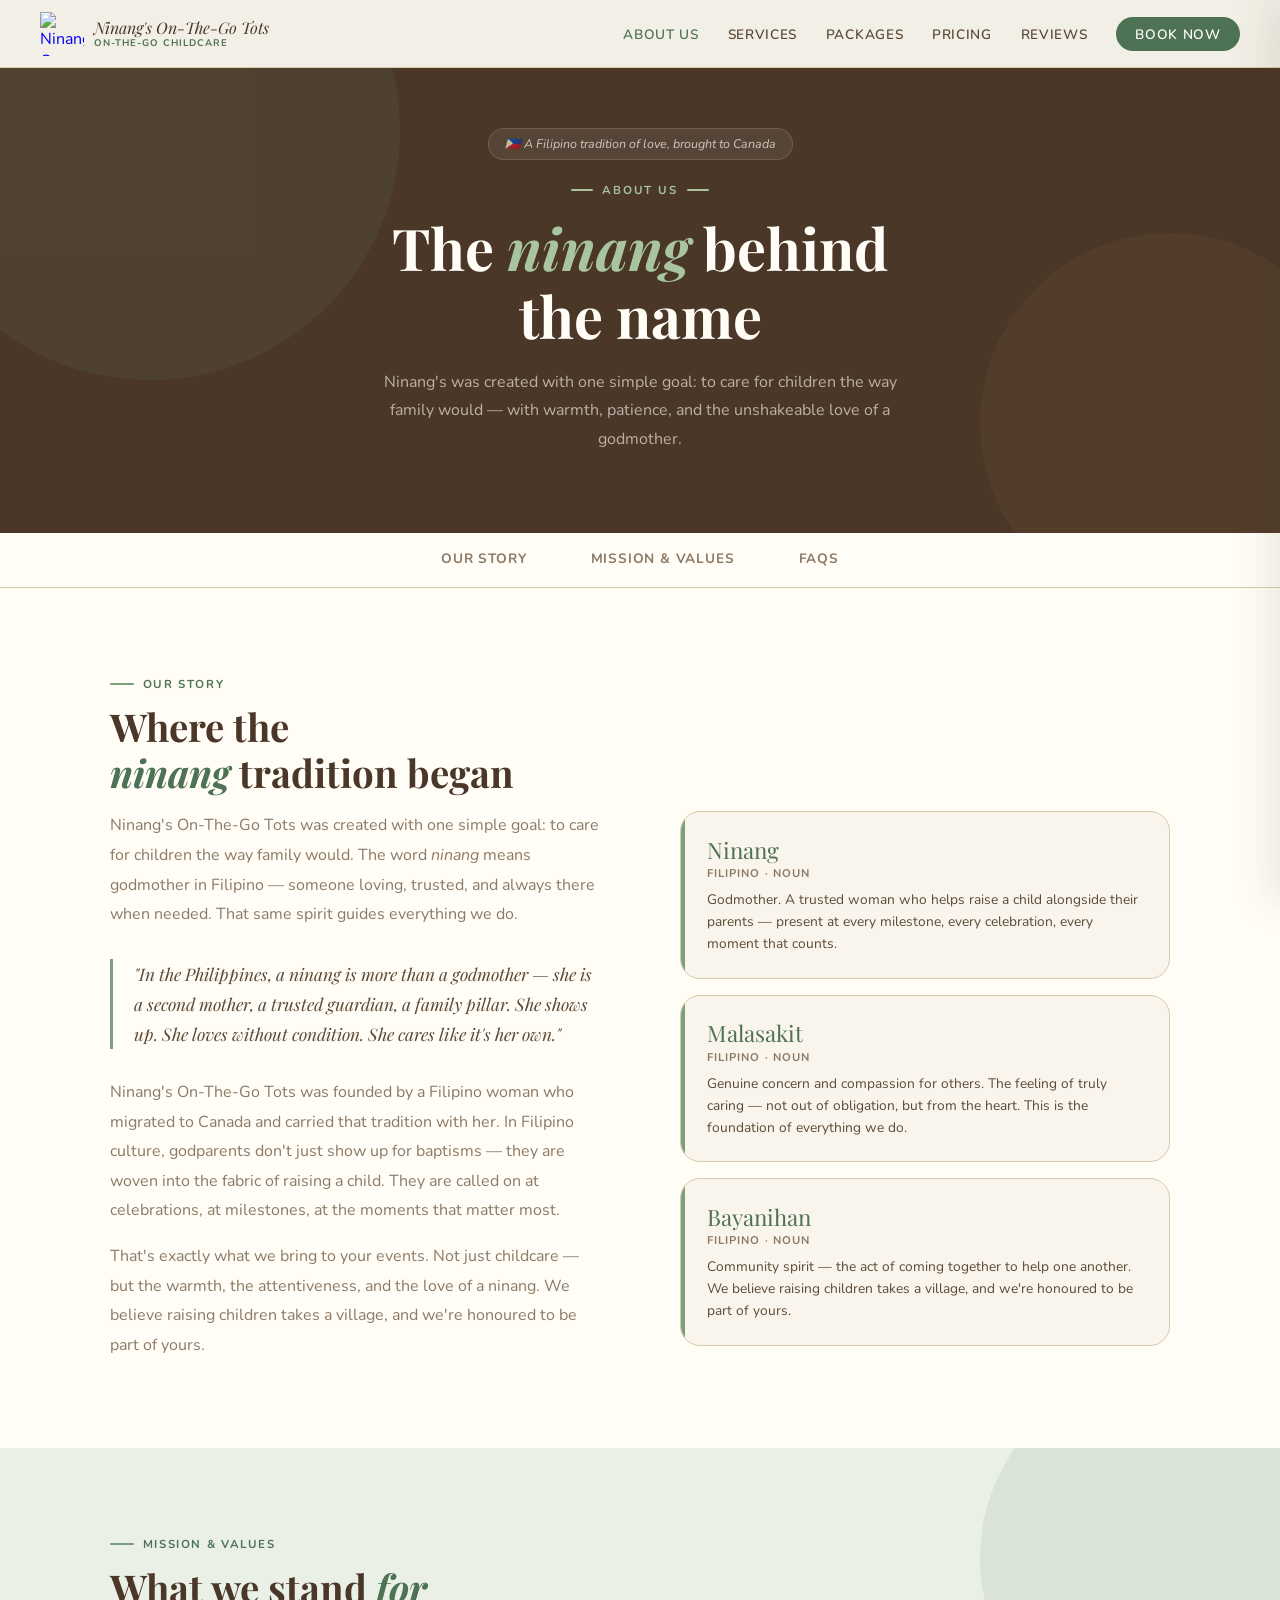
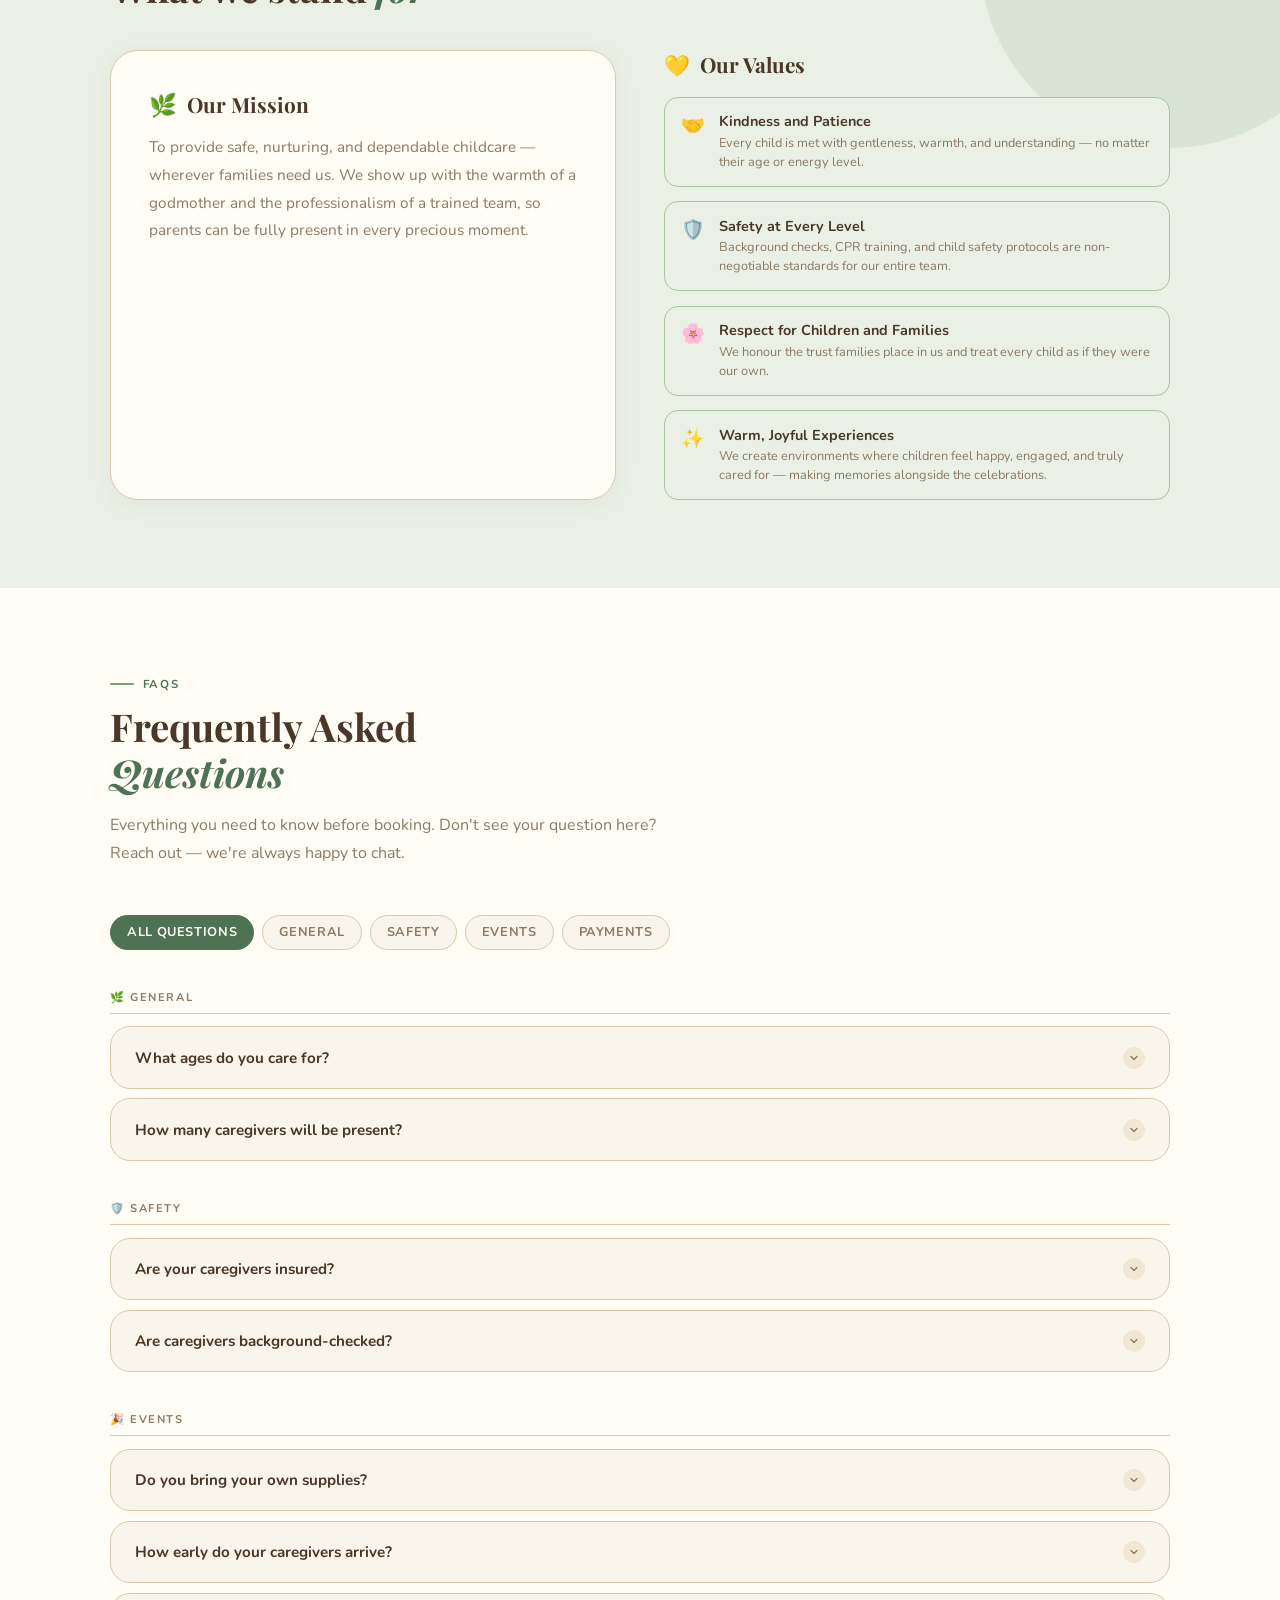
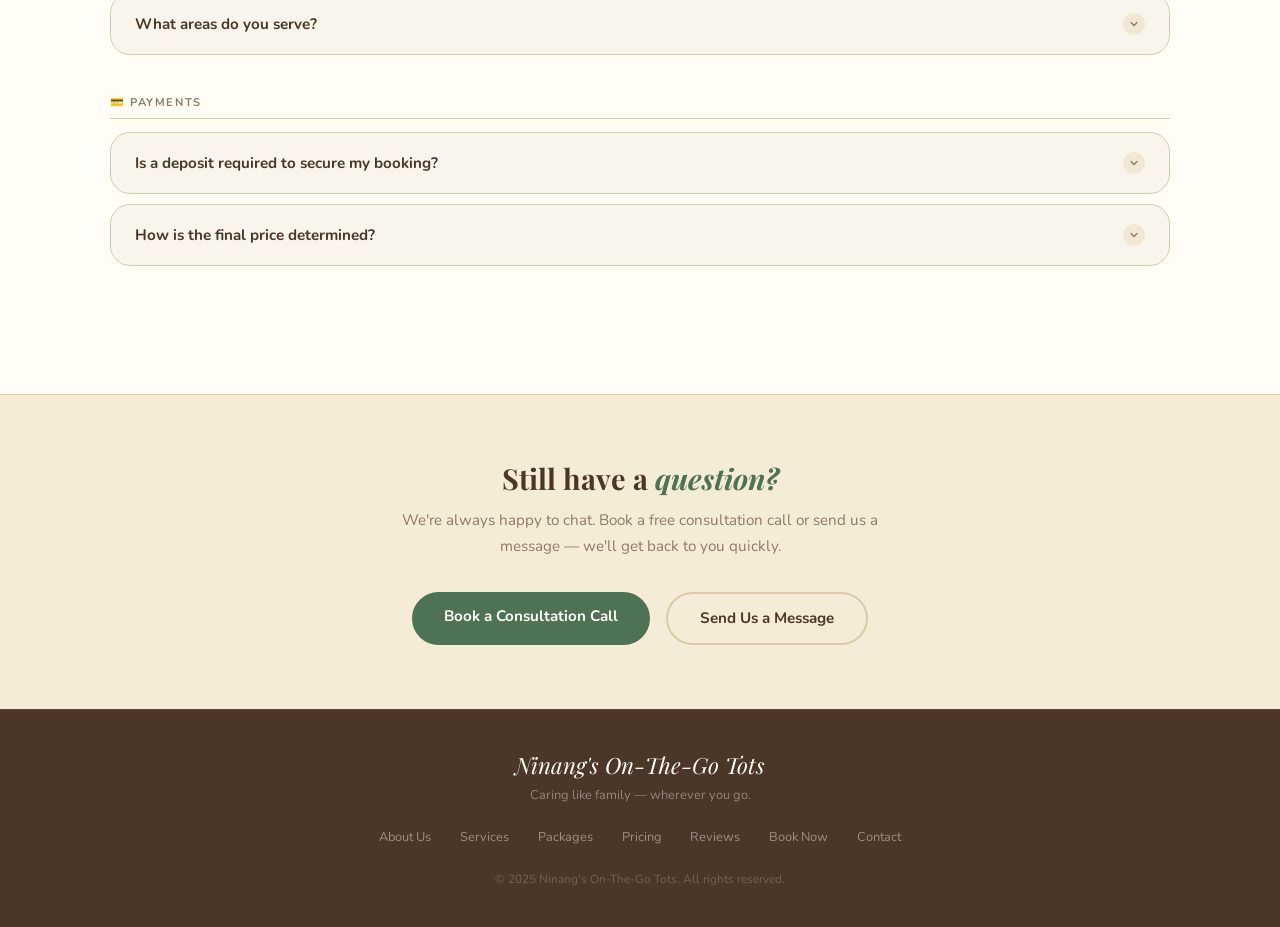
==== about.html @ 446d4532 "Add files via upload" ====
<!DOCTYPE html>
<html lang="en">
<head>
  <meta charset="UTF-8" />
  <meta name="viewport" content="width=device-width, initial-scale=1.0" />
  <title>About Us — Ninang's On-The-Go Tots</title>
  <link
    href="https://fonts.googleapis.com/css2?family=Playfair+Display:ital,wght@0,400;0,600;1,400&family=Nunito:wght@300;400;500;600;700&display=swap"
    rel="stylesheet"
  />
  <style>
    *, *::before, *::after { box-sizing: border-box; margin: 0; padding: 0; }

    :root {
      --sage:        #7A9E7E;
      --sage-light:  #A8C5A0;
      --sage-dark:   #4E7254;
      --sage-pale:   #EAF0E6;
      --beige:       #D9CBAA;
      --beige-light: #F0E8D5;
      --beige-pale:  #FAF5EC;
      --ivory:       #FFFDF6;
      --brown:       #7C5C3E;
      --brown-light: #A07850;
      --brown-dark:  #4A3728;
      --cream:       #F5ECD7;
      --text-dark:   #2E2419;
      --text-mid:    #5C4A36;
      --text-muted:  #8C7A66;
      --radius-sm:   8px;
      --radius-md:   14px;
      --radius-lg:   20px;
      --radius-xl:   28px;
      --radius-pill: 50px;
    }

    html { scroll-behavior: smooth; }

    body {
      font-family: 'Nunito', sans-serif;
      background: var(--ivory);
      color: var(--text-dark);
      overflow-x: hidden;
    }

    /* ========== NAV ========== */
    nav {
      position: fixed;
      top: 0; left: 0; right: 0;
      z-index: 200;
      height: 68px;
      background: rgba(255,253,246,0.93);
      backdrop-filter: blur(14px);
      -webkit-backdrop-filter: blur(14px);
      border-bottom: 1px solid var(--beige);
      display: flex;
      align-items: center;
      justify-content: space-between;
      padding: 0 2.5rem;
      transition: box-shadow 0.3s;
    }

    nav.scrolled { box-shadow: 0 4px 24px rgba(74,55,40,0.08); }

    /* ---- Logo wrap ---- */
    .nav-logo-wrap {
      display: flex;
      align-items: center;
      gap: 0.6rem;
      text-decoration: none;
    }

    .nav-logo-img {
      height: 44px;
      width: 44px;
      border-radius: 0;
      object-fit: contain;
      border: none;
      background: transparent;
      display: block;
      flex-shrink: 0;
    }

    .nav-logo-text {
      font-family: 'Playfair Display', serif;
      font-size: 1rem;
      color: var(--brown-dark);
      font-style: italic;
      line-height: 1.2;
    }

    .nav-logo-text span {
      display: block;
      font-size: 0.6rem;
      font-style: normal;
      font-family: 'Nunito', sans-serif;
      font-weight: 700;
      letter-spacing: 0.1em;
      text-transform: uppercase;
      color: var(--sage-dark);
    }

    .nav-logo {
      font-family: 'Playfair Display', serif;
      font-size: 1.35rem;
      color: var(--brown-dark);
      font-style: italic;
      text-decoration: none;
    }

    .nav-logo span { color: var(--sage-dark); font-style: normal; }

    .nav-links {
      display: flex;
      gap: 1.8rem;
      list-style: none;
      align-items: center;
    }

    .nav-links a {
      font-size: 0.85rem;
      font-weight: 600;
      color: var(--text-mid);
      text-decoration: none;
      letter-spacing: 0.05em;
      text-transform: uppercase;
      transition: color 0.2s;
    }

    .nav-links a:hover,
    .nav-links a.active { color: var(--sage-dark); }

    .nav-cta {
      background: var(--sage-dark) !important;
      color: var(--ivory) !important;
      padding: 0.48rem 1.2rem;
      border-radius: var(--radius-pill);
      transition: background 0.2s !important;
    }

    .nav-cta:hover { background: var(--brown) !important; }

    .nav-hamburger {
      display: none;
      flex-direction: column;
      gap: 5px;
      background: none;
      border: none;
      cursor: pointer;
      padding: 6px;
    }

    .nav-hamburger span {
      display: block;
      width: 24px; height: 2px;
      background: var(--brown-dark);
      border-radius: 2px;
    }

    .nav-drawer {
      position: fixed;
      top: 0; right: 0;
      width: 280px; height: 100%;
      background: var(--ivory);
      z-index: 300;
      padding: 2rem 1.5rem;
      transform: translateX(100%);
      transition: transform 0.35s ease;
      box-shadow: -8px 0 40px rgba(74,55,40,0.12);
    }

    .nav-drawer.open { transform: translateX(0); }

    .nav-drawer ul {
      list-style: none;
      margin-top: 3rem;
      display: flex;
      flex-direction: column;
      gap: 0.5rem;
    }

    .drawer-link {
      display: block;
      font-size: 1rem;
      font-weight: 600;
      color: var(--text-mid);
      text-decoration: none;
      padding: 0.75rem 1rem;
      border-radius: var(--radius-sm);
      transition: background 0.2s, color 0.2s;
    }

    .drawer-link:hover { background: var(--sage-pale); color: var(--sage-dark); }

    .drawer-cta {
      background: var(--sage-dark);
      color: var(--ivory) !important;
      text-align: center;
      margin-top: 1rem;
      border-radius: var(--radius-pill);
    }

    .drawer-close {
      position: absolute; top: 1.2rem; right: 1.2rem;
      background: none; border: none;
      font-size: 1.6rem; color: var(--text-muted); cursor: pointer;
    }

    .nav-overlay {
      position: fixed; inset: 0;
      background: rgba(46,36,25,0.4);
      z-index: 250; opacity: 0; pointer-events: none;
      transition: opacity 0.35s ease;
    }

    .nav-overlay.show { opacity: 1; pointer-events: all; }

    /* ========== PAGE HERO ========== */
    .page-hero {
      min-height: 52vh;
      background: var(--brown-dark);
      display: flex;
      flex-direction: column;
      align-items: center;
      justify-content: center;
      text-align: center;
      padding: 8rem 2rem 5rem;
      position: relative;
      overflow: hidden;
    }

    .page-hero::before {
      content: '';
      position: absolute;
      top: -120px; left: -100px;
      width: 500px; height: 500px;
      border-radius: 50%;
      background: rgba(122,158,126,0.1);
      pointer-events: none;
    }

    .page-hero::after {
      content: '';
      position: absolute;
      bottom: -80px; right: -80px;
      width: 380px; height: 380px;
      border-radius: 50%;
      background: rgba(160,120,80,0.09);
      pointer-events: none;
    }

    .page-hero > * { position: relative; z-index: 2; }

    .hero-flag {
      display: inline-flex;
      align-items: center;
      gap: 0.55rem;
      background: rgba(255,253,246,0.07);
      border: 1px solid rgba(255,253,246,0.14);
      border-radius: var(--radius-pill);
      padding: 0.4rem 1rem;
      font-size: 0.78rem;
      color: rgba(255,253,246,0.7);
      font-style: italic;
      margin-bottom: 1.4rem;
    }

    .page-eyebrow {
      font-size: 0.72rem;
      font-weight: 700;
      letter-spacing: 0.16em;
      text-transform: uppercase;
      color: var(--sage-light);
      display: flex;
      align-items: center;
      justify-content: center;
      gap: 0.55rem;
      margin-bottom: 1rem;
    }

    .page-eyebrow::before {
      content: '';
      display: block;
      width: 22px; height: 2px;
      background: var(--sage-light);
      border-radius: 2px;
    }

    .page-eyebrow::after {
      content: '';
      display: block;
      width: 22px; height: 2px;
      background: var(--sage-light);
      border-radius: 2px;
    }

    .page-hero h1 {
      font-family: 'Playfair Display', serif;
      font-size: clamp(2.2rem, 4.5vw, 3.6rem);
      color: var(--ivory);
      line-height: 1.18;
      margin-bottom: 1.1rem;
    }

    .page-hero h1 em { color: var(--sage-light); font-style: italic; }

    .page-hero p {
      font-size: 1rem;
      color: rgba(255,253,246,0.62);
      line-height: 1.78;
      max-width: 560px;
    }

    /* Tab nav under hero */
    .page-tabs {
      background: var(--ivory);
      border-bottom: 1px solid var(--beige);
      display: flex;
      justify-content: center;
      gap: 0;
      position: sticky;
      top: 68px;
      z-index: 100;
    }

    .page-tab {
      font-family: 'Nunito', sans-serif;
      font-size: 0.85rem;
      font-weight: 700;
      letter-spacing: 0.06em;
      text-transform: uppercase;
      color: var(--text-muted);
      text-decoration: none;
      padding: 1rem 2rem;
      border-bottom: 3px solid transparent;
      transition: color 0.2s, border-color 0.2s;
    }

    .page-tab:hover { color: var(--sage-dark); }
    .page-tab.active { color: var(--sage-dark); border-bottom-color: var(--sage-dark); }

    /* ========== SHARED LAYOUT ========== */
    .container { max-width: 1060px; margin: 0 auto; }
    section { padding: 5.5rem 2rem; }

    .section-eyebrow {
      font-size: 0.72rem;
      font-weight: 700;
      letter-spacing: 0.14em;
      text-transform: uppercase;
      color: var(--sage-dark);
      display: flex;
      align-items: center;
      gap: 0.55rem;
      margin-bottom: 0.7rem;
    }

    .section-eyebrow::before {
      content: '';
      display: block;
      width: 24px; height: 2px;
      background: var(--sage);
      border-radius: 2px;
    }

    .section-title {
      font-family: 'Playfair Display', serif;
      font-size: clamp(1.8rem, 3vw, 2.6rem);
      color: var(--brown-dark);
      line-height: 1.2;
      margin-bottom: 1rem;
    }

    .section-title em { color: var(--sage-dark); font-style: italic; }

    /* ========== OUR STORY ========== */
    .story-section { background: var(--ivory); }

    .story-grid {
      display: grid;
      grid-template-columns: 1fr 1fr;
      gap: 5rem;
      align-items: start;
      margin-top: 1rem;
    }

    .story-body {
      font-size: 1rem;
      color: var(--text-muted);
      line-height: 1.85;
    }

    .story-body p + p { margin-top: 1rem; }

    .story-quote {
      font-family: 'Playfair Display', serif;
      font-size: 1.08rem;
      font-style: italic;
      color: var(--text-mid);
      line-height: 1.75;
      border-left: 3px solid var(--sage);
      padding-left: 1.3rem;
      margin: 1.8rem 0;
    }

    /* Word cards */
    .word-cards {
      display: flex;
      flex-direction: column;
      gap: 1rem;
    }

    .word-card {
      background: var(--beige-pale);
      border: 1px solid var(--beige);
      border-radius: var(--radius-lg);
      padding: 1.4rem 1.6rem;
      position: relative;
      overflow: hidden;
      transition: transform 0.25s, box-shadow 0.25s;
    }

    .word-card:hover {
      transform: translateY(-3px);
      box-shadow: 0 10px 32px rgba(74,55,40,0.08);
    }

    .word-card::before {
      content: '';
      position: absolute;
      left: 0; top: 0; bottom: 0;
      width: 4px;
      background: var(--sage);
      border-radius: 4px 0 0 4px;
    }

    .word-card-filipino {
      font-family: 'Playfair Display', serif;
      font-size: 1.4rem;
      color: var(--sage-dark);
      margin-bottom: 0.1rem;
    }

    .word-card-type {
      font-size: 0.7rem;
      font-weight: 700;
      text-transform: uppercase;
      letter-spacing: 0.1em;
      color: var(--text-muted);
      margin-bottom: 0.5rem;
    }

    .word-card-desc {
      font-size: 0.86rem;
      color: var(--text-mid);
      line-height: 1.6;
    }

    /* ========== MISSION & VALUES ========== */
    .mission-section {
      background: var(--sage-pale);
      position: relative;
      overflow: hidden;
    }

    .mission-section::before {
      content: '';
      position: absolute;
      top: -80px; right: -80px;
      width: 380px; height: 380px;
      border-radius: 50%;
      background: rgba(122,158,126,0.15);
      pointer-events: none;
    }

    .mission-grid {
      display: grid;
      grid-template-columns: 1fr 1fr;
      gap: 3rem;
      align-items: start;
    }

    .mission-box {
      background: var(--ivory);
      border: 1px solid var(--beige);
      border-radius: var(--radius-xl);
      padding: 2.4rem;
      box-shadow: 0 4px 24px rgba(74,55,40,0.06);
      height: 100%;
    }

    .mission-box h3 {
      font-family: 'Playfair Display', serif;
      font-size: 1.3rem;
      color: var(--brown-dark);
      margin-bottom: 0.9rem;
      display: flex;
      align-items: center;
      gap: 0.6rem;
    }

    .mission-box h3 span { font-size: 1.4rem; }

    .mission-box p {
      font-size: 0.96rem;
      color: var(--text-muted);
      line-height: 1.8;
    }

    /* Values list */
    .values-list {
      display: flex;
      flex-direction: column;
      gap: 0.9rem;
      margin-top: 0.5rem;
    }

    .value-item {
      display: flex;
      align-items: flex-start;
      gap: 0.9rem;
      padding: 0.85rem 1rem;
      background: var(--sage-pale);
      border-radius: var(--radius-md);
      border: 1px solid var(--sage-light);
      transition: transform 0.2s;
    }

    .value-item:hover { transform: translateX(4px); }

    .value-icon {
      font-size: 1.2rem;
      flex-shrink: 0;
      margin-top: 1px;
    }

    .value-item h4 {
      font-family: 'Nunito', sans-serif;
      font-weight: 700;
      font-size: 0.9rem;
      color: var(--brown-dark);
      margin-bottom: 0.15rem;
    }

    .value-item p {
      font-size: 0.8rem;
      color: var(--text-muted);
      line-height: 1.5;
    }

    /* ========== FAQ ========== */
    .faq-section { background: var(--ivory); }

    .faq-intro {
      max-width: 560px;
      margin-bottom: 3rem;
    }

    .faq-intro p {
      font-size: 1rem;
      color: var(--text-muted);
      line-height: 1.75;
      margin-top: 0.5rem;
    }

    /* Category filter tabs */
    .faq-cats {
      display: flex;
      gap: 0.5rem;
      flex-wrap: wrap;
      margin-bottom: 2.5rem;
    }

    .faq-cat-btn {
      font-family: 'Nunito', sans-serif;
      font-size: 0.8rem;
      font-weight: 700;
      letter-spacing: 0.05em;
      text-transform: uppercase;
      background: var(--beige-pale);
      border: 1.5px solid var(--beige);
      color: var(--text-muted);
      padding: 0.45rem 1rem;
      border-radius: var(--radius-pill);
      cursor: pointer;
      transition: background 0.2s, border-color 0.2s, color 0.2s;
    }

    .faq-cat-btn:hover { background: var(--sage-pale); border-color: var(--sage-light); color: var(--sage-dark); }
    .faq-cat-btn.active { background: var(--sage-dark); border-color: var(--sage-dark); color: var(--ivory); }

    /* FAQ accordion */
    .faq-group {
      margin-bottom: 2.5rem;
    }

    .faq-group-title {
      font-size: 0.7rem;
      font-weight: 700;
      text-transform: uppercase;
      letter-spacing: 0.14em;
      color: var(--text-muted);
      margin-bottom: 0.8rem;
      padding-bottom: 0.5rem;
      border-bottom: 1px solid var(--beige);
      display: flex;
      align-items: center;
      gap: 0.5rem;
    }

    .faq-list {
      display: flex;
      flex-direction: column;
      gap: 0.6rem;
    }

    .faq-item {
      background: var(--beige-pale);
      border: 1.5px solid var(--beige);
      border-radius: var(--radius-lg);
      overflow: hidden;
      transition: border-color 0.2s;
    }

    .faq-item.open {
      border-color: var(--sage-light);
    }

    .faq-question {
      width: 100%;
      display: flex;
      align-items: center;
      justify-content: space-between;
      gap: 1rem;
      background: none;
      border: none;
      padding: 1.2rem 1.5rem;
      cursor: pointer;
      text-align: left;
      font-family: 'Nunito', sans-serif;
      font-size: 0.95rem;
      font-weight: 700;
      color: var(--brown-dark);
      transition: background 0.2s;
    }

    .faq-question:hover { background: rgba(122,158,126,0.06); }

    .faq-item.open .faq-question { background: var(--sage-pale); }

    .faq-chevron {
      flex-shrink: 0;
      width: 22px; height: 22px;
      background: var(--beige-light);
      border-radius: 50%;
      display: flex;
      align-items: center;
      justify-content: center;
      transition: transform 0.3s, background 0.2s;
    }

    .faq-item.open .faq-chevron {
      transform: rotate(180deg);
      background: var(--sage-pale);
    }

    .faq-chevron svg {
      width: 12px; height: 12px;
      stroke: var(--text-muted);
      fill: none;
      stroke-width: 2.5;
      stroke-linecap: round;
      stroke-linejoin: round;
    }

    .faq-item.open .faq-chevron svg { stroke: var(--sage-dark); }

    .faq-answer {
      max-height: 0;
      overflow: hidden;
      transition: max-height 0.38s ease, padding 0.2s;
    }

    .faq-item.open .faq-answer {
      max-height: 300px;
    }

    .faq-answer-inner {
      padding: 0 1.5rem 1.3rem;
      font-size: 0.9rem;
      color: var(--text-muted);
      line-height: 1.75;
    }

    /* Category hidden state */
    .faq-group[data-cat].hidden { display: none; }

    /* ========== STILL HAVE QUESTIONS ========== */
    .contact-strip {
      background: var(--cream);
      border-top: 1px solid var(--beige);
      padding: 4rem 2rem;
      text-align: center;
    }

    .contact-strip h3 {
      font-family: 'Playfair Display', serif;
      font-size: 1.8rem;
      color: var(--brown-dark);
      margin-bottom: 0.7rem;
    }

    .contact-strip h3 em { color: var(--sage-dark); font-style: italic; }

    .contact-strip p {
      font-size: 0.95rem;
      color: var(--text-muted);
      line-height: 1.7;
      max-width: 480px;
      margin: 0 auto 2rem;
    }

    .contact-strip-btns {
      display: flex;
      gap: 1rem;
      justify-content: center;
      flex-wrap: wrap;
    }

    .btn-primary {
      background: var(--sage-dark);
      color: var(--ivory);
      padding: 0.9rem 2rem;
      border-radius: var(--radius-pill);
      font-family: 'Nunito', sans-serif;
      font-size: 0.95rem;
      font-weight: 700;
      text-decoration: none;
      display: inline-block;
      transition: background 0.22s, transform 0.15s;
    }

    .btn-primary:hover { background: var(--brown); transform: translateY(-2px); }

    .btn-outline {
      background: transparent;
      color: var(--brown-dark);
      padding: 0.9rem 2rem;
      border-radius: var(--radius-pill);
      border: 2px solid var(--beige);
      font-family: 'Nunito', sans-serif;
      font-size: 0.95rem;
      font-weight: 700;
      text-decoration: none;
      display: inline-block;
      transition: background 0.22s, border-color 0.22s, transform 0.15s;
    }

    .btn-outline:hover { border-color: var(--sage); background: var(--sage-pale); transform: translateY(-2px); }

    /* ========== FOOTER ========== */
    footer {
      background: var(--brown-dark);
      border-top: 1px solid rgba(255,253,246,0.08);
      padding: 2.5rem 2rem;
      text-align: center;
    }

    .footer-logo { font-family: 'Playfair Display', serif; font-size: 1.4rem; color: var(--ivory); font-style: italic; margin-bottom: 0.4rem; }
    .footer-tagline { font-size: 0.8rem; color: rgba(255,253,246,0.4); margin-bottom: 1.3rem; }

    .footer-links {
      display: flex;
      gap: 1.8rem;
      justify-content: center;
      list-style: none;
      margin-bottom: 1.5rem;
      flex-wrap: wrap;
    }

    .footer-links a { font-size: 0.8rem; color: rgba(255,253,246,0.45); text-decoration: none; transition: color 0.2s; }
    .footer-links a:hover { color: var(--sage-light); }
    .footer-copy { font-size: 0.74rem; color: rgba(255,253,246,0.22); }

    /* ========== ANIMATE ========== */
    [data-animate] {
      opacity: 0;
      transform: translateY(22px);
      transition: opacity 0.52s ease, transform 0.52s ease;
    }

    [data-animate].is-visible { opacity: 1; transform: translateY(0); }

    /* ========== RESPONSIVE ========== */
    @media (max-width: 860px) {
      .story-grid   { grid-template-columns: 1fr; gap: 3rem; }
      .mission-grid { grid-template-columns: 1fr; }
      .nav-links    { display: none; }
      .nav-hamburger { display: flex; }
    }

    @media (max-width: 600px) {
      section { padding: 4rem 1.25rem; }
      .page-hero { padding: 7rem 1.25rem 4rem; }
      .page-tabs { overflow-x: auto; justify-content: flex-start; }
      .faq-cats  { gap: 0.4rem; }
    }
  </style>
</head>
<body>

  <!-- ========== NAVBAR ========== -->
  <nav id="navbar">
    <a href="index.html" class="nav-logo-wrap">
      <img
        src="images/ninangs2.png"
        alt="Ninang's On-The-Go Tots logo"
        class="nav-logo-img"
      />
      <div class="nav-logo-text">
        Ninang's On-The-Go Tots
        <span>On-The-Go Childcare</span>
      </div>
    </a>
    <button class="nav-hamburger" id="hamburgerBtn" aria-label="Open menu">
      <span></span><span></span><span></span>
    </button>
    <ul class="nav-links">
      <li><a href="about.html" class="active">About Us</a></li>
      <li><a href="index.html#offer">Services</a></li>
      <li><a href="packages.html">Packages</a></li>
      <li><a href="pricing.html">Pricing</a></li>
      <li><a href="reviews.html">Reviews</a></li>
      <li><a href="booking.html" class="nav-cta">Book Now</a></li>
    </ul>
  </nav>

  <div class="nav-drawer" id="navDrawer">
    <button class="drawer-close" id="drawerClose">&times;</button>
    <ul>
      <li><a href="about.html"        class="drawer-link">About Us</a></li>
      <li><a href="index.html#offer"  class="drawer-link">Services</a></li>
      <li><a href="packages.html"     class="drawer-link">Packages</a></li>
      <li><a href="pricing.html"      class="drawer-link">Pricing</a></li>
      <li><a href="reviews.html"      class="drawer-link">Reviews</a></li>
      <li><a href="booking.html"      class="drawer-link drawer-cta">Book Now</a></li>
    </ul>
  </div>
  <div class="nav-overlay" id="navOverlay"></div>


  <!-- ========== PAGE HERO ========== -->
  <header class="page-hero">
    <div class="hero-flag">🇵🇭 A Filipino tradition of love, brought to Canada</div>
    <div class="page-eyebrow">About Us</div>
    <h1>The <em>ninang</em> behind<br>the name</h1>
    <p>
      Ninang's was created with one simple goal: to care for children the way family would —
      with warmth, patience, and the unshakeable love of a godmother.
    </p>
  </header>


  <!-- Sticky tab navigation -->
  <div class="page-tabs" id="pageTabs">
    <a href="#story"   class="page-tab active" data-tab="story">Our Story</a>
    <a href="#mission" class="page-tab"         data-tab="mission">Mission &amp; Values</a>
    <a href="#faq"     class="page-tab"         data-tab="faq">FAQs</a>
  </div>


  <!-- ========== OUR STORY ========== -->
  <section class="story-section" id="story">
    <div class="container">
      <div class="section-eyebrow">Our Story</div>
      <h2 class="section-title">Where the<br><em>ninang</em> tradition began</h2>

      <div class="story-grid">

        <div data-animate>
          <div class="story-body">
            <p>
              Ninang's On-The-Go Tots was created with one simple goal: to care for children the way family would. The word <em>ninang</em> means godmother in Filipino — someone loving, trusted, and always there when needed. That same spirit guides everything we do.
            </p>

            <blockquote class="story-quote">
              "In the Philippines, a ninang is more than a godmother — she is a second mother, a trusted guardian, a family pillar. She shows up. She loves without condition. She cares like it's her own."
            </blockquote>

            <p>
              Ninang's On-The-Go Tots was founded by a Filipino woman who migrated to Canada and carried that tradition with her. In Filipino culture, godparents don't just show up for baptisms — they are woven into the fabric of raising a child. They are called on at celebrations, at milestones, at the moments that matter most.
            </p>
            <p>
              That's exactly what we bring to your events. Not just childcare — but the warmth, the attentiveness, and the love of a ninang. We believe raising children takes a village, and we're honoured to be part of yours.
            </p>
          </div>
        </div>

        <div class="word-cards" data-animate>

          <div class="word-card">
            <div class="word-card-filipino">Ninang</div>
            <div class="word-card-type">Filipino · noun</div>
            <div class="word-card-desc">Godmother. A trusted woman who helps raise a child alongside their parents — present at every milestone, every celebration, every moment that counts.</div>
          </div>

          <div class="word-card">
            <div class="word-card-filipino">Malasakit</div>
            <div class="word-card-type">Filipino · noun</div>
            <div class="word-card-desc">Genuine concern and compassion for others. The feeling of truly caring — not out of obligation, but from the heart. This is the foundation of everything we do.</div>
          </div>

          <div class="word-card">
            <div class="word-card-filipino">Bayanihan</div>
            <div class="word-card-type">Filipino · noun</div>
            <div class="word-card-desc">Community spirit — the act of coming together to help one another. We believe raising children takes a village, and we're honoured to be part of yours.</div>
          </div>

        </div>

      </div>
    </div>
  </section>


  <!-- ========== MISSION & VALUES ========== -->
  <section class="mission-section" id="mission">
    <div class="container">
      <div class="section-eyebrow">Mission &amp; Values</div>
      <h2 class="section-title">What we stand <em>for</em></h2>

      <div class="mission-grid" style="margin-top:2.5rem;">

        <!-- Mission -->
        <div class="mission-box" data-animate>
          <h3><span>🌿</span> Our Mission</h3>
          <p>
            To provide safe, nurturing, and dependable childcare — wherever families need us. We show up with the warmth of a godmother and the professionalism of a trained team, so parents can be fully present in every precious moment.
          </p>
        </div>

        <!-- Values -->
        <div data-animate>
          <h3 style="font-family:'Playfair Display',serif; font-size:1.3rem; color:var(--brown-dark); margin-bottom:1.2rem; display:flex; align-items:center; gap:0.6rem;">
            <span>💛</span> Our Values
          </h3>
          <div class="values-list">
            <div class="value-item">
              <span class="value-icon">🤝</span>
              <div>
                <h4>Kindness and Patience</h4>
                <p>Every child is met with gentleness, warmth, and understanding — no matter their age or energy level.</p>
              </div>
            </div>
            <div class="value-item">
              <span class="value-icon">🛡️</span>
              <div>
                <h4>Safety at Every Level</h4>
                <p>Background checks, CPR training, and child safety protocols are non-negotiable standards for our entire team.</p>
              </div>
            </div>
            <div class="value-item">
              <span class="value-icon">🌸</span>
              <div>
                <h4>Respect for Children and Families</h4>
                <p>We honour the trust families place in us and treat every child as if they were our own.</p>
              </div>
            </div>
            <div class="value-item">
              <span class="value-icon">✨</span>
              <div>
                <h4>Warm, Joyful Experiences</h4>
                <p>We create environments where children feel happy, engaged, and truly cared for — making memories alongside the celebrations.</p>
              </div>
            </div>
          </div>
        </div>

      </div>
    </div>
  </section>


  <!-- ========== FAQ ========== -->
  <section class="faq-section" id="faq">
    <div class="container">

      <div class="faq-intro">
        <div class="section-eyebrow">FAQs</div>
        <h2 class="section-title">Frequently Asked<br><em>Questions</em></h2>
        <p>Everything you need to know before booking. Don't see your question here? Reach out — we're always happy to chat.</p>
      </div>

      <!-- Category filter -->
      <div class="faq-cats">
        <button class="faq-cat-btn active" data-cat="all">All Questions</button>
        <button class="faq-cat-btn" data-cat="general">General</button>
        <button class="faq-cat-btn" data-cat="safety">Safety</button>
        <button class="faq-cat-btn" data-cat="events">Events</button>
        <button class="faq-cat-btn" data-cat="payments">Payments</button>
      </div>

      <!-- GENERAL -->
      <div class="faq-group" data-cat="general">
        <div class="faq-group-title">🌿 General</div>
        <div class="faq-list">

          <div class="faq-item">
            <button class="faq-question" aria-expanded="false">
              What ages do you care for?
              <span class="faq-chevron">
                <svg viewBox="0 0 24 24"><polyline points="6 9 12 15 18 9"/></svg>
              </span>
            </button>
            <div class="faq-answer">
              <div class="faq-answer-inner">
                We provide care for children of various ages — from toddlers to tweens. When you book, please let us know your child's age so we can prepare age-appropriate activities and ensure the right caregiver is matched to your little one.
              </div>
            </div>
          </div>

          <div class="faq-item">
            <button class="faq-question" aria-expanded="false">
              How many caregivers will be present?
              <span class="faq-chevron">
                <svg viewBox="0 0 24 24"><polyline points="6 9 12 15 18 9"/></svg>
              </span>
            </button>
            <div class="faq-answer">
              <div class="faq-answer-inner">
                Caregiver numbers are based on the number of children attending and the type of event. We always ensure a safe child-to-caregiver ratio so every child receives proper attention. We'll confirm the exact team size during your consultation call.
              </div>
            </div>
          </div>

        </div>
      </div>

      <!-- SAFETY -->
      <div class="faq-group" data-cat="safety">
        <div class="faq-group-title">🛡️ Safety</div>
        <div class="faq-list">

          <div class="faq-item">
            <button class="faq-question" aria-expanded="false">
              Are your caregivers insured?
              <span class="faq-chevron">
                <svg viewBox="0 0 24 24"><polyline points="6 9 12 15 18 9"/></svg>
              </span>
            </button>
            <div class="faq-answer">
              <div class="faq-answer-inner">
                Yes — Ninang's is fully insured for childcare services. Your peace of mind matters deeply to us, and we take every step to ensure our team and your children are protected.
              </div>
            </div>
          </div>

          <div class="faq-item">
            <button class="faq-question" aria-expanded="false">
              Are caregivers background-checked?
              <span class="faq-chevron">
                <svg viewBox="0 0 24 24"><polyline points="6 9 12 15 18 9"/></svg>
              </span>
            </button>
            <div class="faq-answer">
              <div class="faq-answer-inner">
                Absolutely. All caregivers are carefully selected and must pass a thorough background check before working any event with us. We also ensure all team members are CPR-certified and trained in child safety protocols.
              </div>
            </div>
          </div>

        </div>
      </div>

      <!-- EVENTS -->
      <div class="faq-group" data-cat="events">
        <div class="faq-group-title">🎉 Events</div>
        <div class="faq-list">

          <div class="faq-item">
            <button class="faq-question" aria-expanded="false">
              Do you bring your own supplies?
              <span class="faq-chevron">
                <svg viewBox="0 0 24 24"><polyline points="6 9 12 15 18 9"/></svg>
              </span>
            </button>
            <div class="faq-answer">
              <div class="faq-answer-inner">
                Yes! We come fully prepared. Our team brings toys, activity materials, play mats, and other essentials suited to your event's age group. You don't need to lift a finger — we handle the setup and the fun.
              </div>
            </div>
          </div>

          <div class="faq-item">
            <button class="faq-question" aria-expanded="false">
              How early do your caregivers arrive?
              <span class="faq-chevron">
                <svg viewBox="0 0 24 24"><polyline points="6 9 12 15 18 9"/></svg>
              </span>
            </button>
            <div class="faq-answer">
              <div class="faq-answer-inner">
                Our caregivers always arrive early to set up before the event begins. The exact arrival time is confirmed with you ahead of the event — typically 30–45 minutes before childcare is scheduled to start.
              </div>
            </div>
          </div>

          <div class="faq-item">
            <button class="faq-question" aria-expanded="false">
              What areas do you serve?
              <span class="faq-chevron">
                <svg viewBox="0 0 24 24"><polyline points="6 9 12 15 18 9"/></svg>
              </span>
            </button>
            <div class="faq-answer">
              <div class="faq-answer-inner">
                We proudly serve families across the Greater Toronto Area (GTA), including Toronto, Mississauga, Brampton, Vaughan, Markham, Scarborough, Etobicoke, Pickering, and surrounding communities. Travel fees apply for events beyond 20 km — see our <a href="pricing.html" style="color:var(--sage-dark); font-weight:700;">Pricing page</a> for details.
              </div>
            </div>
          </div>

        </div>
      </div>

      <!-- PAYMENTS -->
      <div class="faq-group" data-cat="payments">
        <div class="faq-group-title">💳 Payments</div>
        <div class="faq-list">

          <div class="faq-item">
            <button class="faq-question" aria-expanded="false">
              Is a deposit required to secure my booking?
              <span class="faq-chevron">
                <svg viewBox="0 0 24 24"><polyline points="6 9 12 15 18 9"/></svg>
              </span>
            </button>
            <div class="faq-answer">
              <div class="faq-answer-inner">
                Yes — a non-refundable deposit is required to secure your booking date. The deposit amount and remaining balance details are discussed during your consultation call. This ensures your event date is reserved exclusively for you.
              </div>
            </div>
          </div>

          <div class="faq-item">
            <button class="faq-question" aria-expanded="false">
              How is the final price determined?
              <span class="faq-chevron">
                <svg viewBox="0 0 24 24"><polyline points="6 9 12 15 18 9"/></svg>
              </span>
            </button>
            <div class="faq-answer">
              <div class="faq-answer-inner">
                Final pricing is always confirmed during your free consultation call. It depends on factors like the number of children, event duration, number of caregivers needed, any add-ons, and travel distance. We always walk you through the full quote transparently — no hidden charges, ever.
              </div>
            </div>
          </div>

        </div>
      </div>

    </div>
  </section>


  <!-- ========== STILL HAVE QUESTIONS ========== -->
  <div class="contact-strip">
    <h3>Still have a <em>question?</em></h3>
    <p>We're always happy to chat. Book a free consultation call or send us a message — we'll get back to you quickly.</p>
    <div class="contact-strip-btns">
      <a href="booking.html" class="btn-primary">Book a Consultation Call</a>
      <a href="mailto:hello@ninangschildcare.com" class="btn-outline">Send Us a Message</a>
    </div>
  </div>


  <!-- ========== FOOTER ========== -->
  <footer>
    <div class="footer-logo">Ninang's On-The-Go Tots</div>
    <p class="footer-tagline">Caring like family — wherever you go.</p>
    <ul class="footer-links">
      <li><a href="about.html">About Us</a></li>
      <li><a href="index.html#offer">Services</a></li>
      <li><a href="packages.html">Packages</a></li>
      <li><a href="pricing.html">Pricing</a></li>
      <li><a href="reviews.html">Reviews</a></li>
      <li><a href="booking.html">Book Now</a></li>
      <li><a href="mailto:hello@ninangschildcare.com">Contact</a></li>
    </ul>
    <p class="footer-copy">© 2025 Ninang's On-The-Go Tots. All rights reserved.</p>
  </footer>


  <script>
    /* ---- Navbar scroll ---- */
    const navbar = document.getElementById('navbar');
    window.addEventListener('scroll', () => {
      navbar.classList.toggle('scrolled', window.scrollY > 10);
    }, { passive: true });

    /* ---- Mobile drawer ---- */
    const hamburgerBtn = document.getElementById('hamburgerBtn');
    const navDrawer    = document.getElementById('navDrawer');
    const drawerClose  = document.getElementById('drawerClose');
    const navOverlay   = document.getElementById('navOverlay');

    const openDrawer  = () => { navDrawer.classList.add('open'); navOverlay.classList.add('show'); document.body.style.overflow = 'hidden'; };
    const closeDrawer = () => { navDrawer.classList.remove('open'); navOverlay.classList.remove('show'); document.body.style.overflow = ''; };

    hamburgerBtn.addEventListener('click', openDrawer);
    drawerClose.addEventListener('click', closeDrawer);
    navOverlay.addEventListener('click', closeDrawer);
    document.querySelectorAll('.drawer-link').forEach(l => l.addEventListener('click', closeDrawer));

    /* ---- Sticky tab highlighting on scroll ---- */
    const tabLinks  = document.querySelectorAll('.page-tab');
    const sections  = ['story', 'mission', 'faq'].map(id => document.getElementById(id));
    const navH      = 68 + 48; // navbar + tabs height

    window.addEventListener('scroll', () => {
      let current = '';
      sections.forEach(sec => {
        if (window.scrollY >= sec.offsetTop - navH - 20) current = sec.id;
      });
      tabLinks.forEach(link => {
        link.classList.toggle('active', link.dataset.tab === current);
      });
    }, { passive: true });

    /* ---- Tab click smooth scroll ---- */
    tabLinks.forEach(link => {
      link.addEventListener('click', function(e) {
        e.preventDefault();
        const target = document.getElementById(this.dataset.tab);
        if (!target) return;
        window.scrollTo({ top: target.offsetTop - navH, behavior: 'smooth' });
      });
    });

    /* ---- FAQ accordion ---- */
    document.querySelectorAll('.faq-question').forEach(btn => {
      btn.addEventListener('click', function() {
        const item     = this.closest('.faq-item');
        const isOpen   = item.classList.contains('open');

        // Close all open items
        document.querySelectorAll('.faq-item.open').forEach(el => {
          el.classList.remove('open');
          el.querySelector('.faq-question').setAttribute('aria-expanded', 'false');
        });

        // Open clicked if it was closed
        if (!isOpen) {
          item.classList.add('open');
          this.setAttribute('aria-expanded', 'true');
        }
      });
    });

    /* ---- FAQ category filter ---- */
    document.querySelectorAll('.faq-cat-btn').forEach(btn => {
      btn.addEventListener('click', function() {
        // Toggle active button
        document.querySelectorAll('.faq-cat-btn').forEach(b => b.classList.remove('active'));
        this.classList.add('active');

        const selected = this.dataset.cat;

        document.querySelectorAll('.faq-group[data-cat]').forEach(group => {
          if (selected === 'all' || group.dataset.cat === selected) {
            group.classList.remove('hidden');
          } else {
            group.classList.add('hidden');
          }
        });
      });
    });

    /* ---- Scroll animations ---- */
    const animEls = document.querySelectorAll('[data-animate]');
    const observer = new IntersectionObserver((entries) => {
      entries.forEach(entry => {
        if (entry.isIntersecting) {
          const siblings = [...entry.target.parentElement.querySelectorAll('[data-animate]')];
          entry.target.style.transitionDelay = (siblings.indexOf(entry.target) * 90) + 'ms';
          entry.target.classList.add('is-visible');
          observer.unobserve(entry.target);
        }
      });
    }, { threshold: 0.1 });

    animEls.forEach(el => observer.observe(el));
  </script>

</body>
</html>
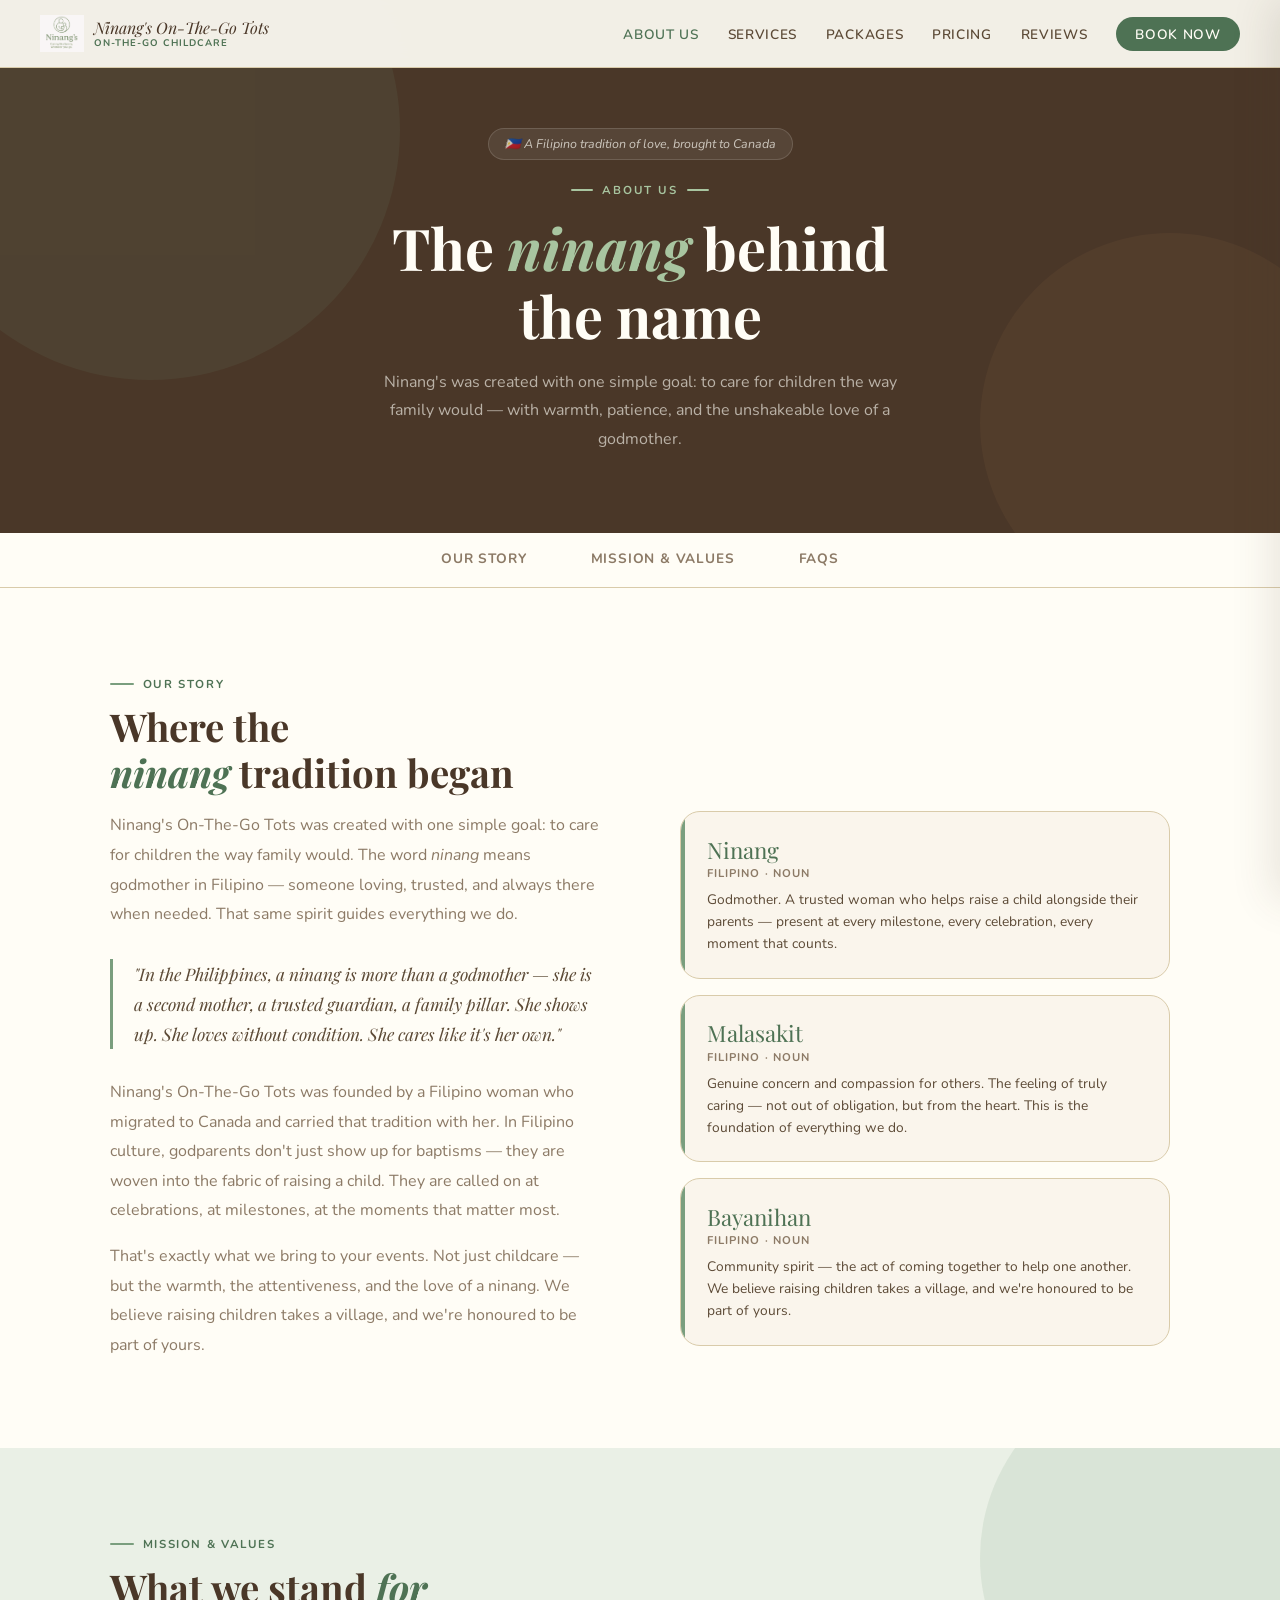
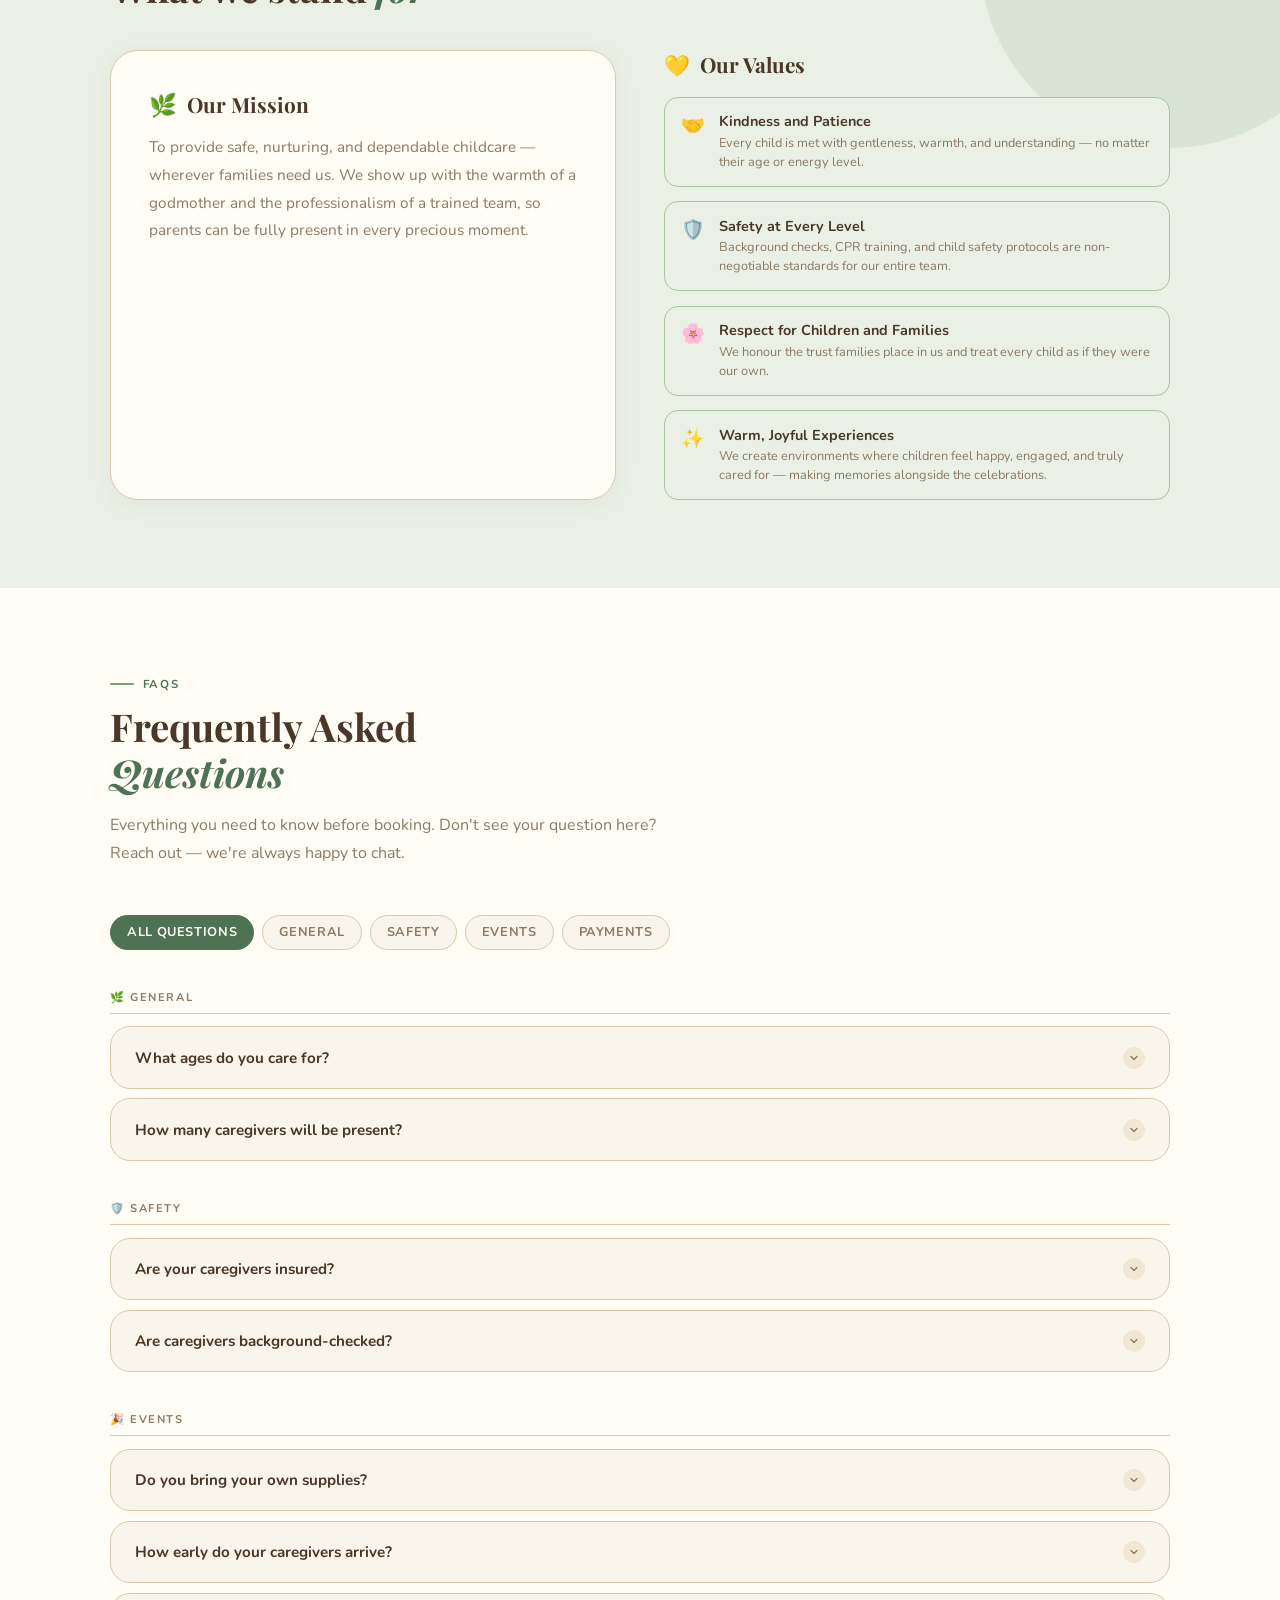
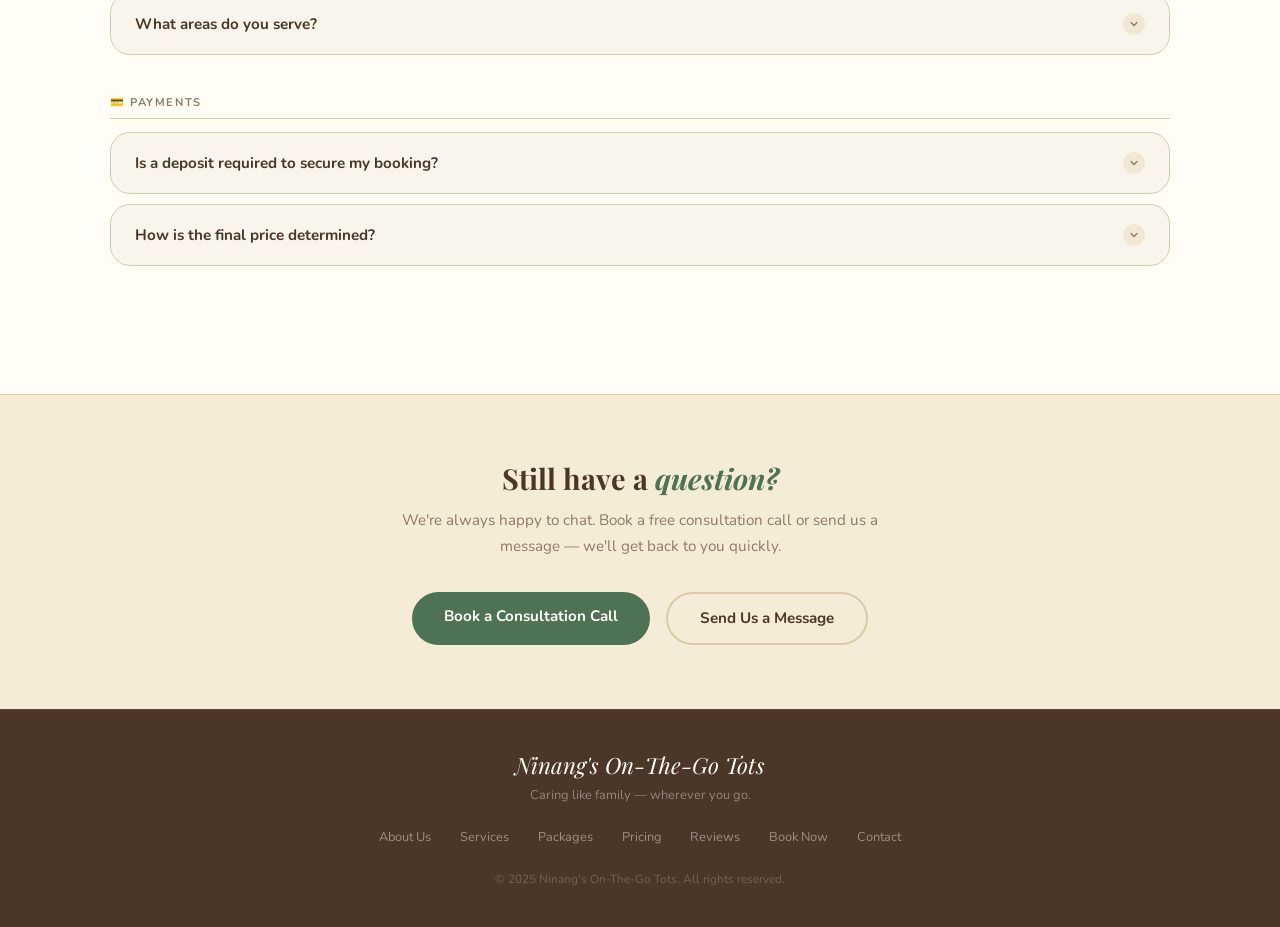
==== commit 38ec488d: "Add files via upload" ====
--- a/about.html
+++ b/about.html
@@ -813,7 +813,7 @@
   <nav id="navbar">
     <a href="index.html" class="nav-logo-wrap">
       <img
-        src="images/ninangs2.png"
+        src="ninangs2.png"
         alt="Ninang's On-The-Go Tots logo"
         class="nav-logo-img"
       />
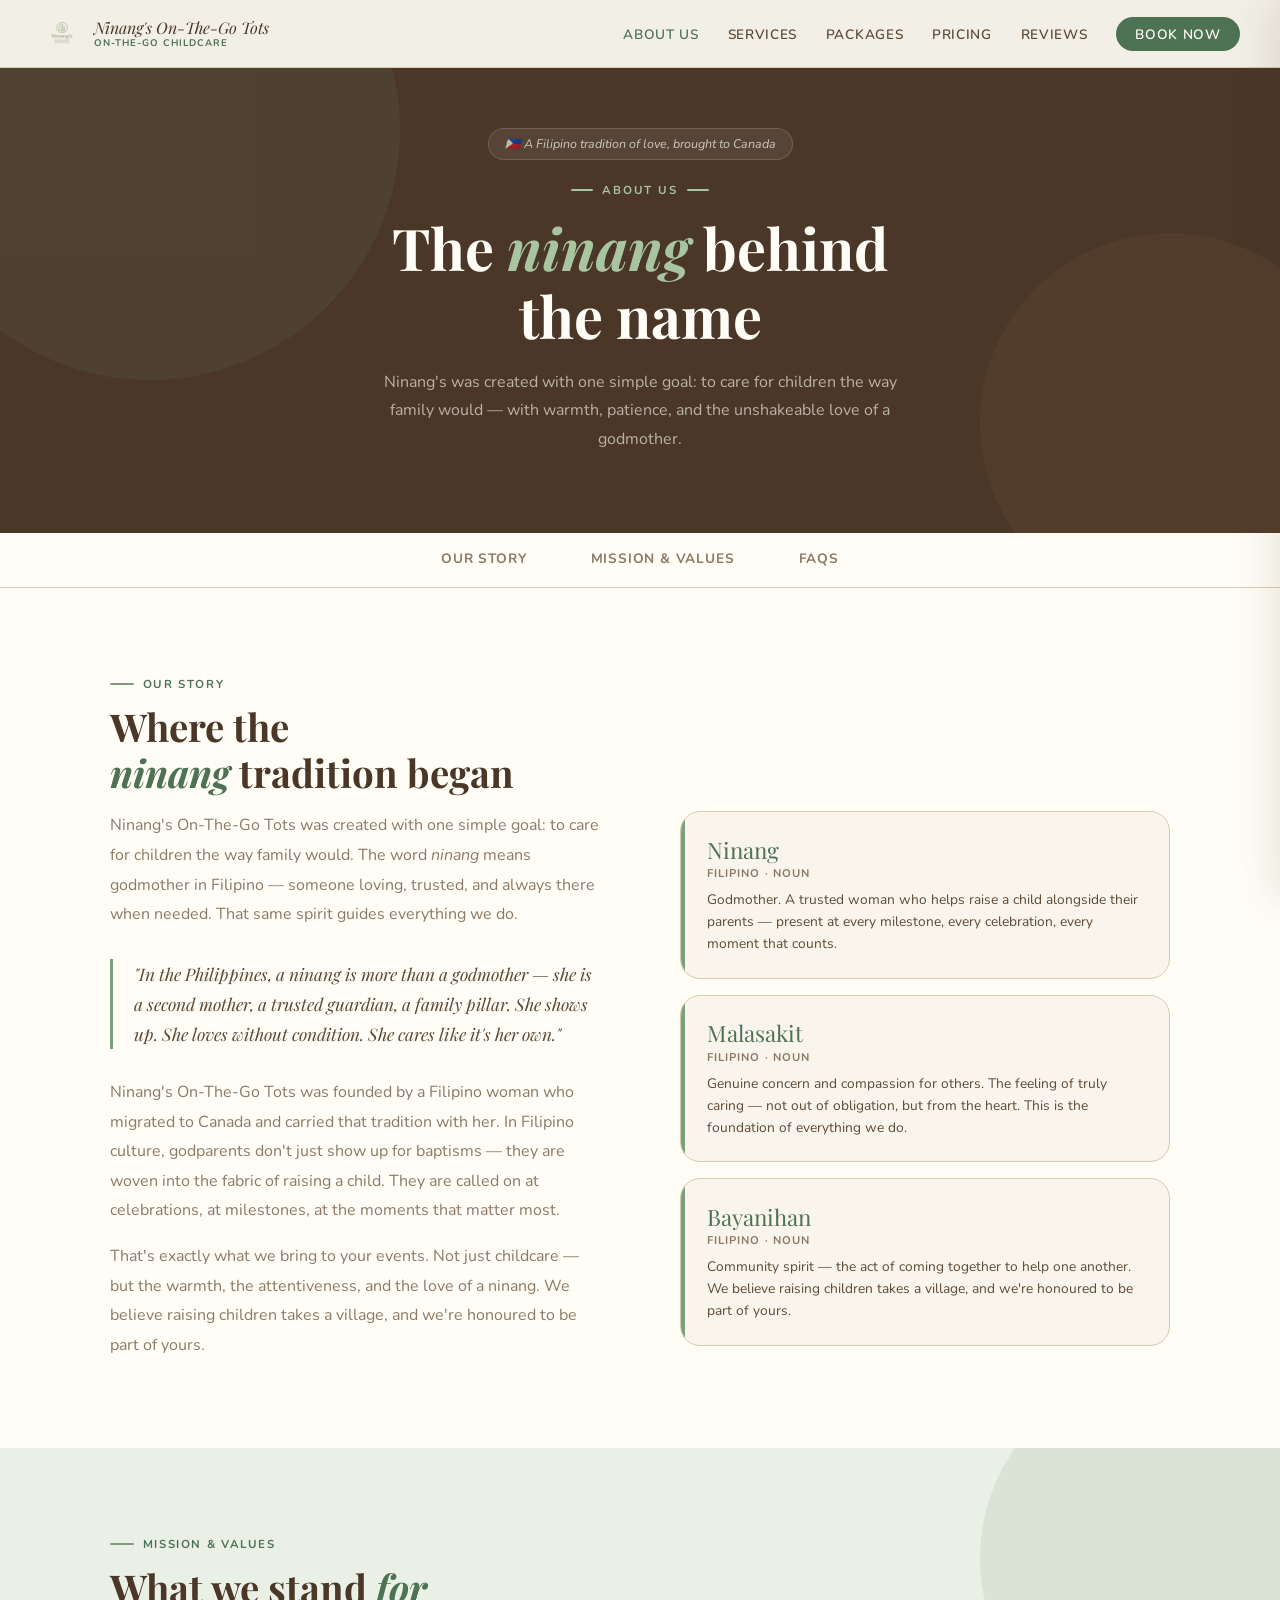
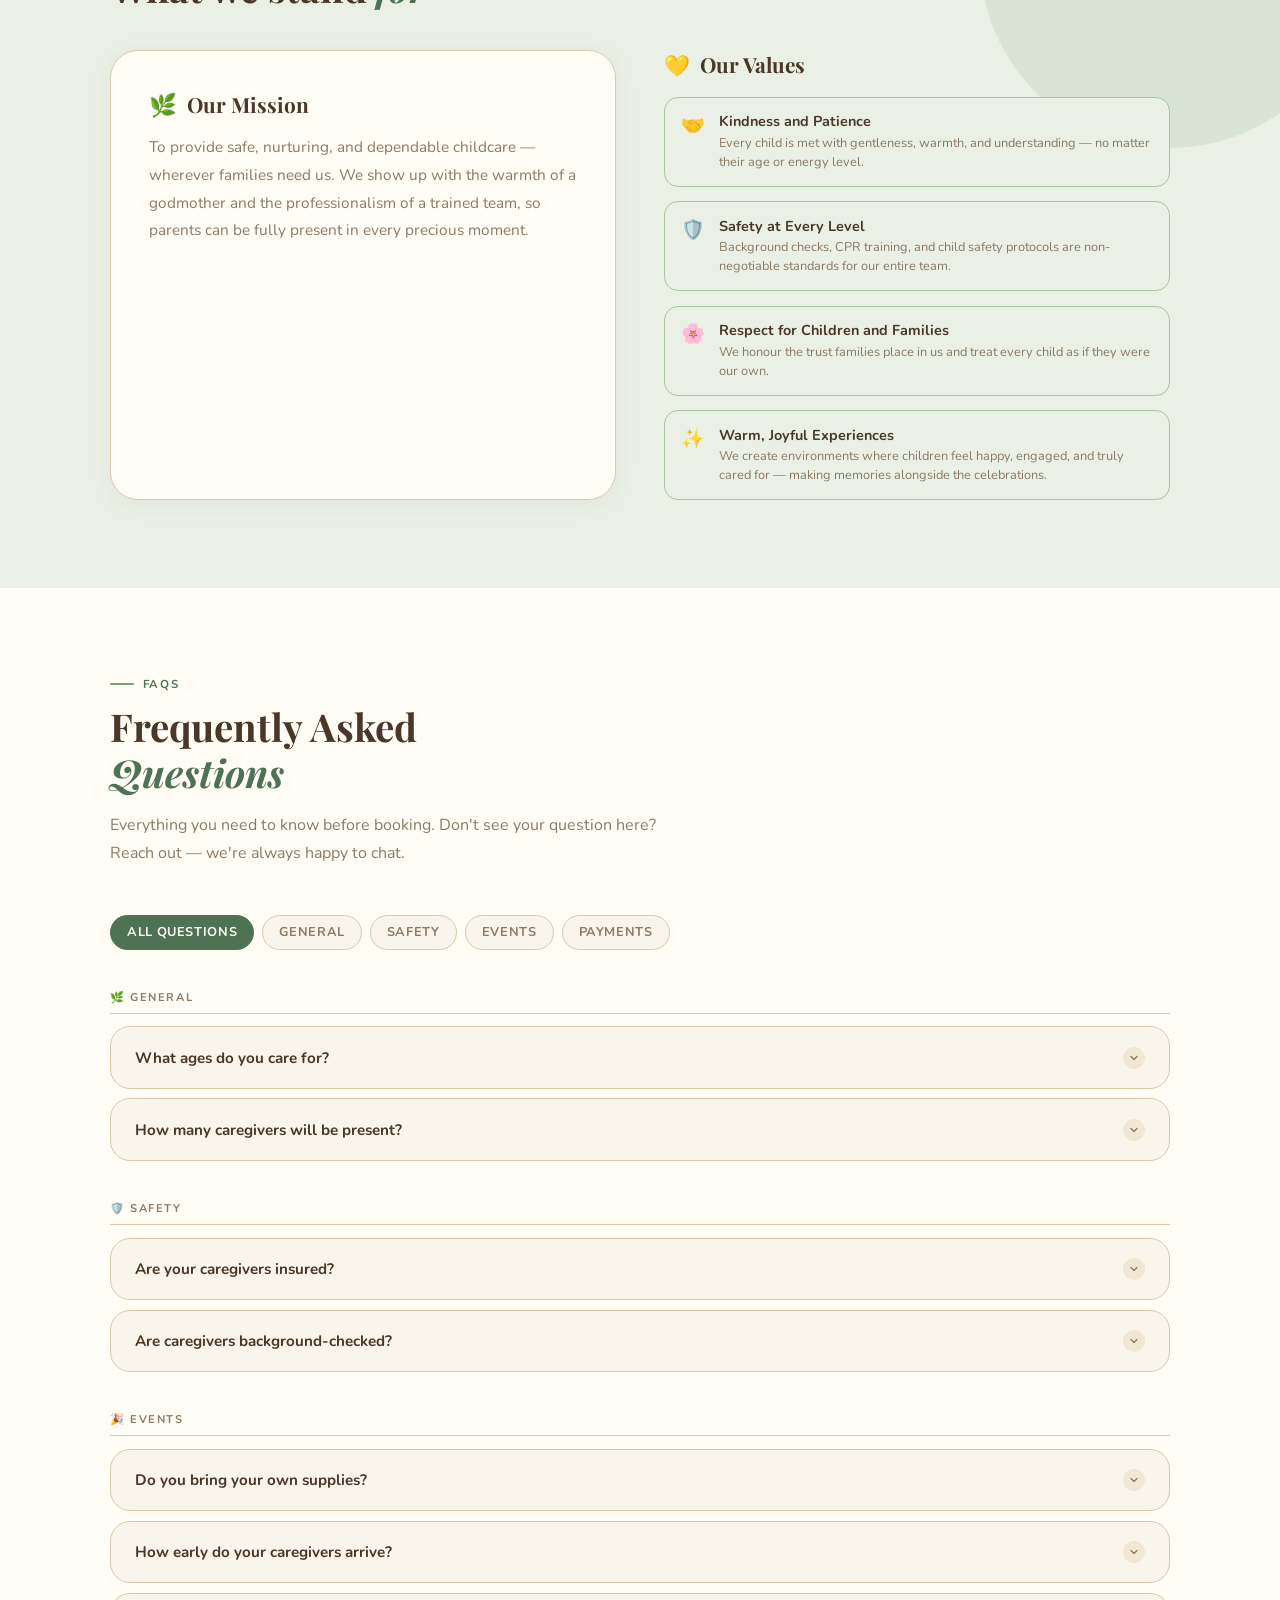
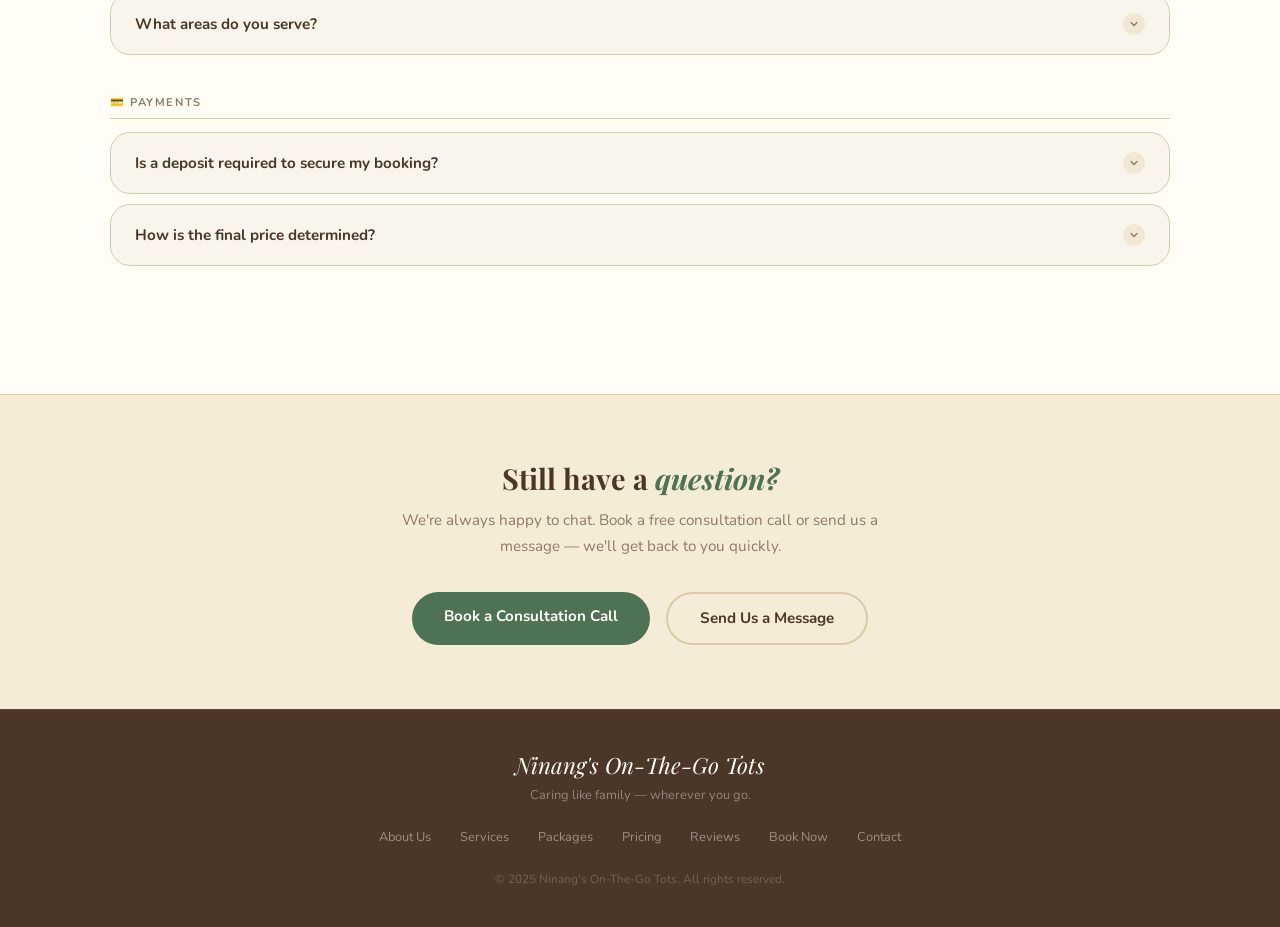
==== commit 12f572b2: "Add files via upload ff 1" ====
--- a/about.html
+++ b/about.html
@@ -4,6 +4,7 @@
   <meta charset="UTF-8" />
   <meta name="viewport" content="width=device-width, initial-scale=1.0" />
   <title>About Us — Ninang's On-The-Go Tots</title>
+  <link rel="icon" sizes="32x32" href="logo.png">
   <link
     href="https://fonts.googleapis.com/css2?family=Playfair+Display:ital,wght@0,400;0,600;1,400&family=Nunito:wght@300;400;500;600;700&display=swap"
     rel="stylesheet"
@@ -813,7 +814,7 @@
   <nav id="navbar">
     <a href="index.html" class="nav-logo-wrap">
       <img
-        src="ninangs2.png"
+        src="logo.png"
         alt="Ninang's On-The-Go Tots logo"
         class="nav-logo-img"
       />
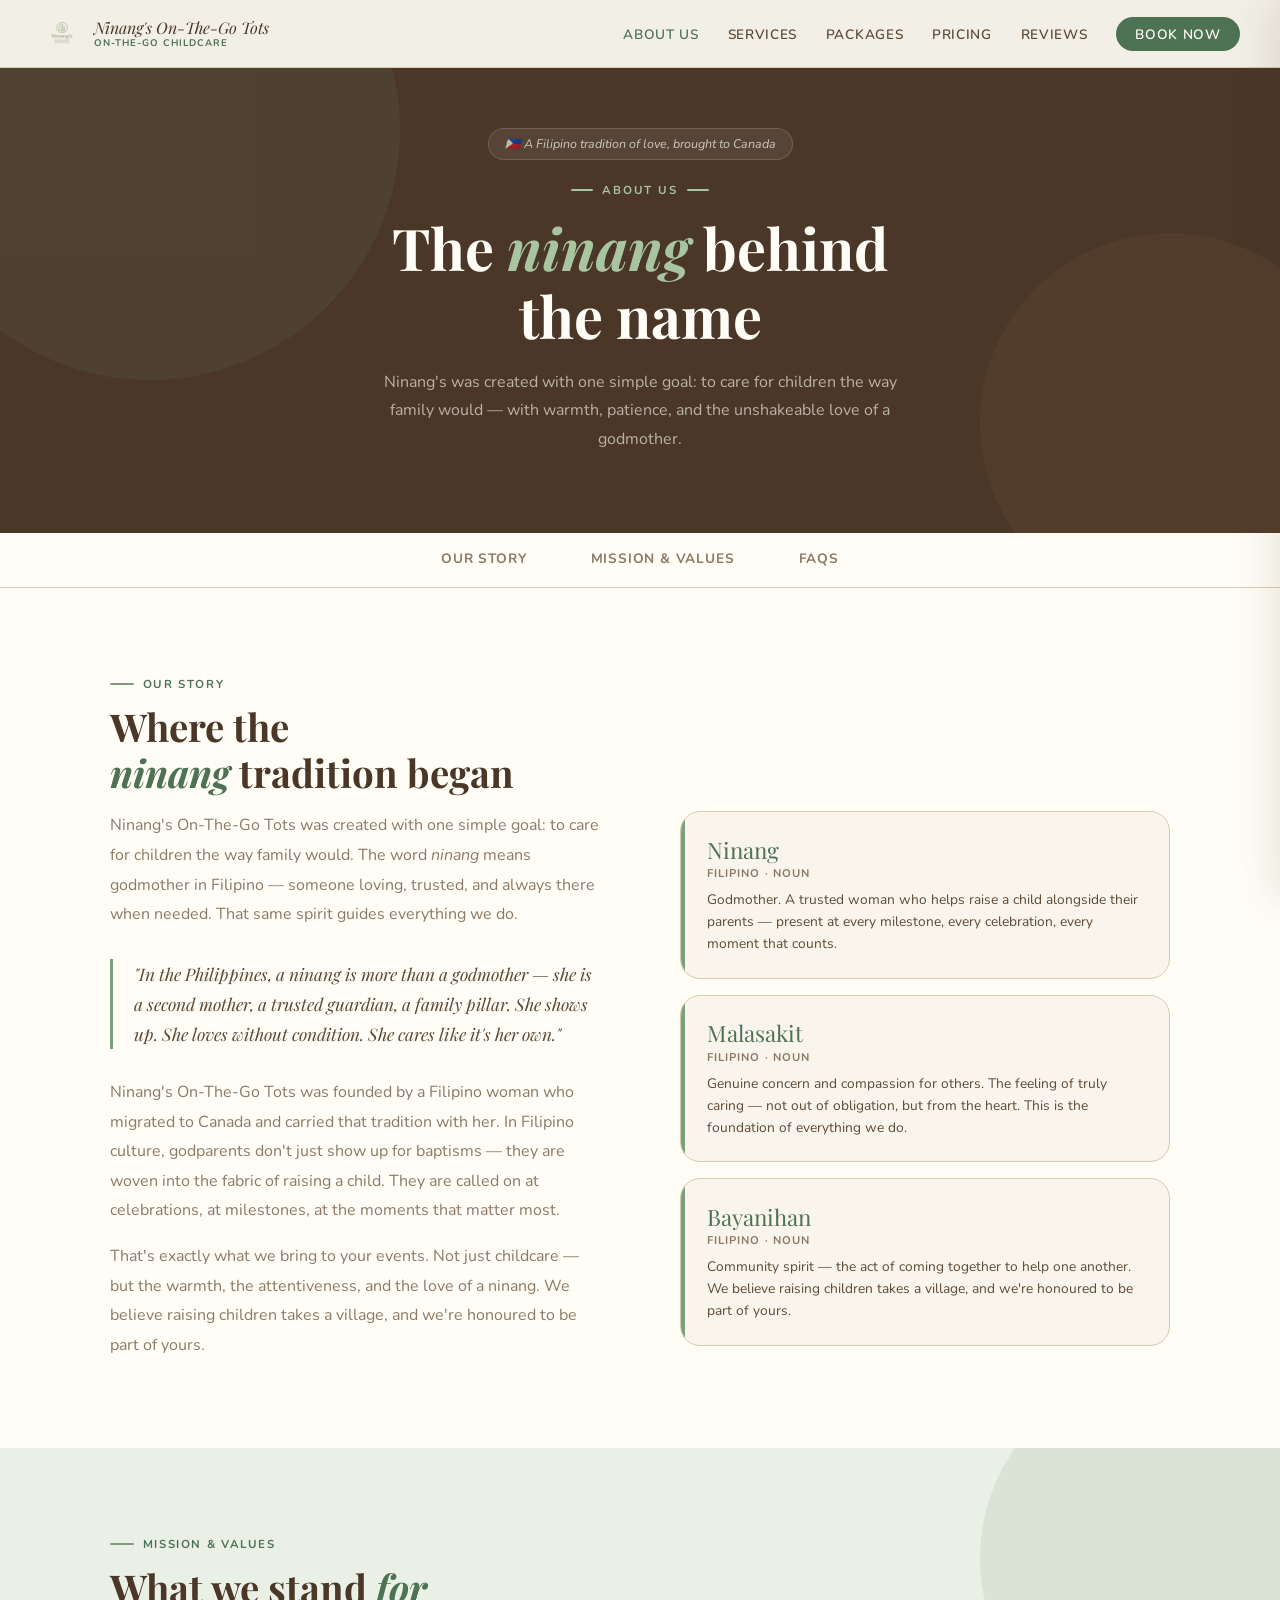
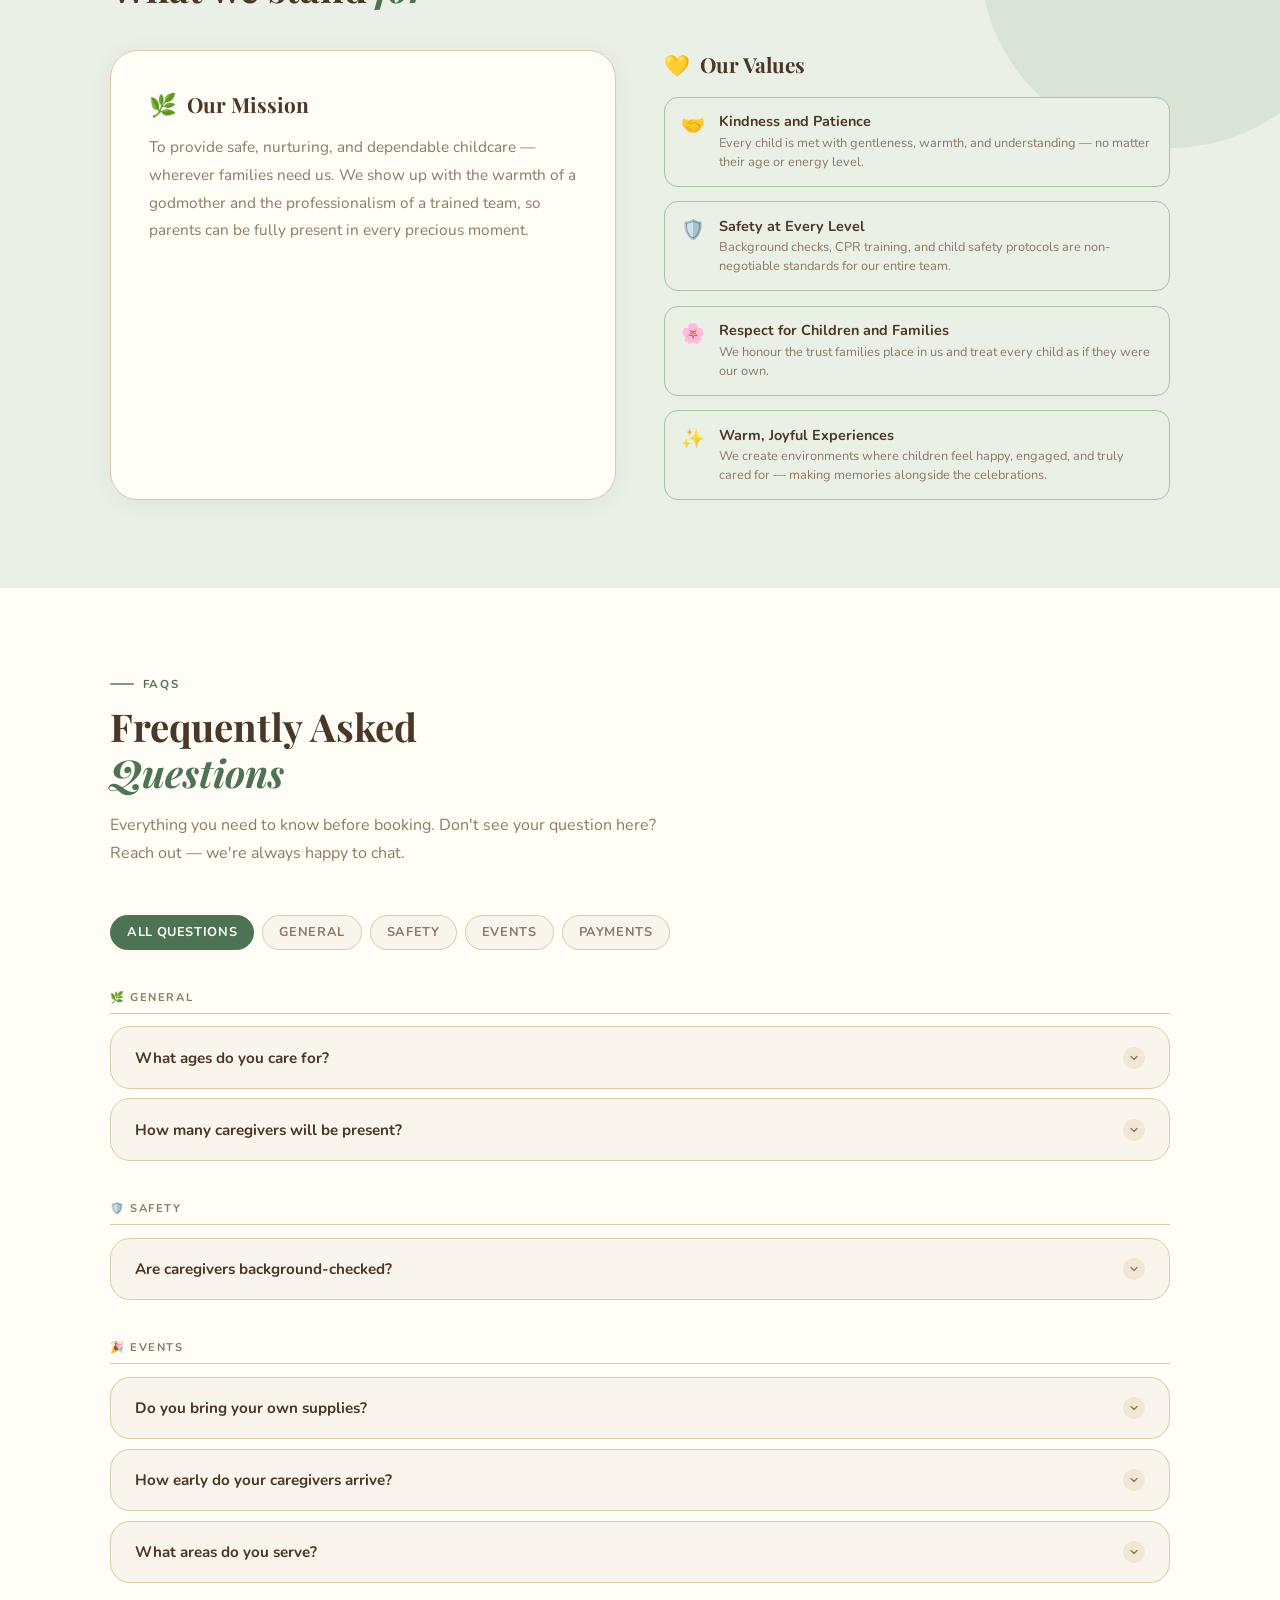
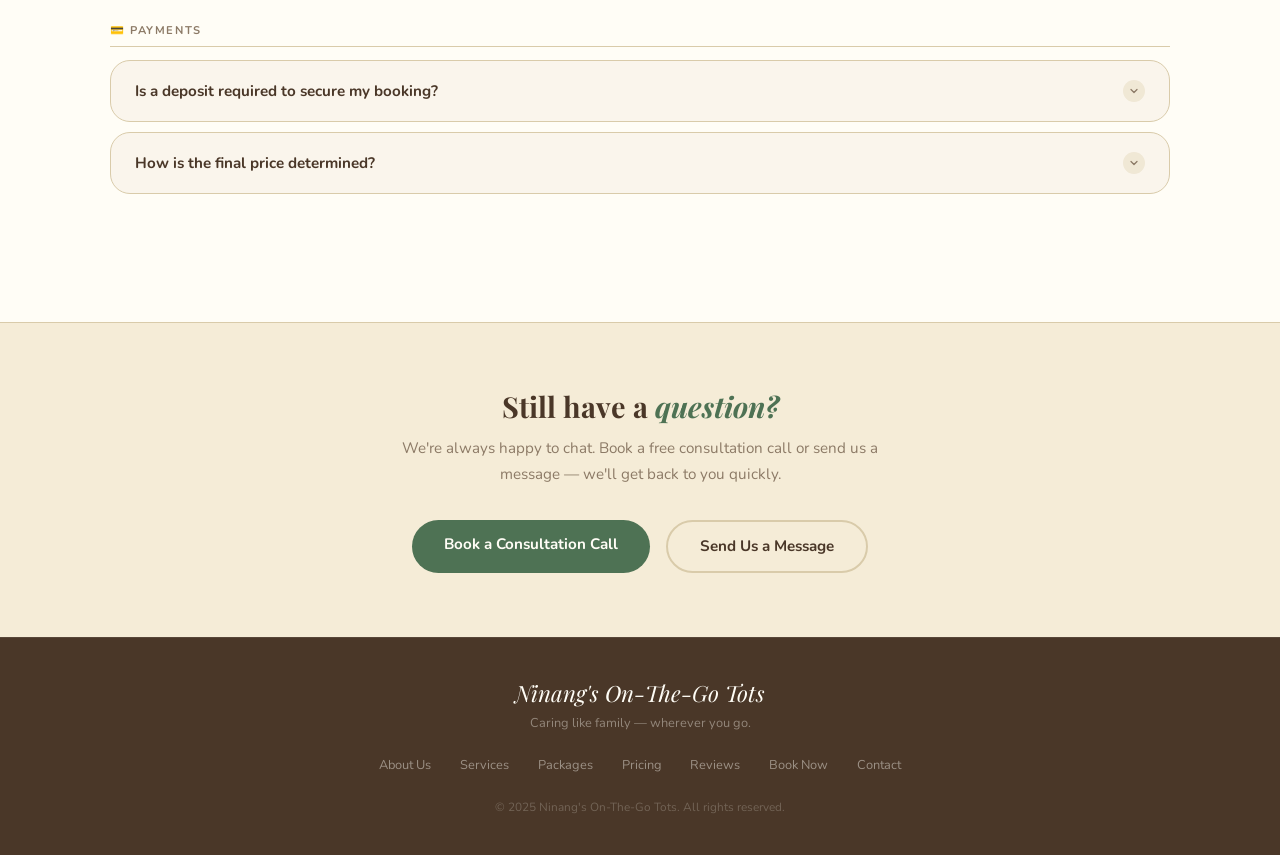
==== commit ed17759c: "Add files via upload" ====
--- a/about.html
+++ b/about.html
@@ -814,7 +814,7 @@
   <nav id="navbar">
     <a href="index.html" class="nav-logo-wrap">
       <img
-        src="logo.png"
+        src="domainlogo.png"
         alt="Ninang's On-The-Go Tots logo"
         class="nav-logo-img"
       />
@@ -1042,7 +1042,7 @@
         <div class="faq-group-title">🛡️ Safety</div>
         <div class="faq-list">
 
-          <div class="faq-item">
+          <!-- Navbar starts here <div class="faq-item">
             <button class="faq-question" aria-expanded="false">
               Are your caregivers insured?
               <span class="faq-chevron">
@@ -1054,7 +1054,7 @@
                 Yes — Ninang's is fully insured for childcare services. Your peace of mind matters deeply to us, and we take every step to ensure our team and your children are protected.
               </div>
             </div>
-          </div>
+          </div> -->
 
           <div class="faq-item">
             <button class="faq-question" aria-expanded="false">
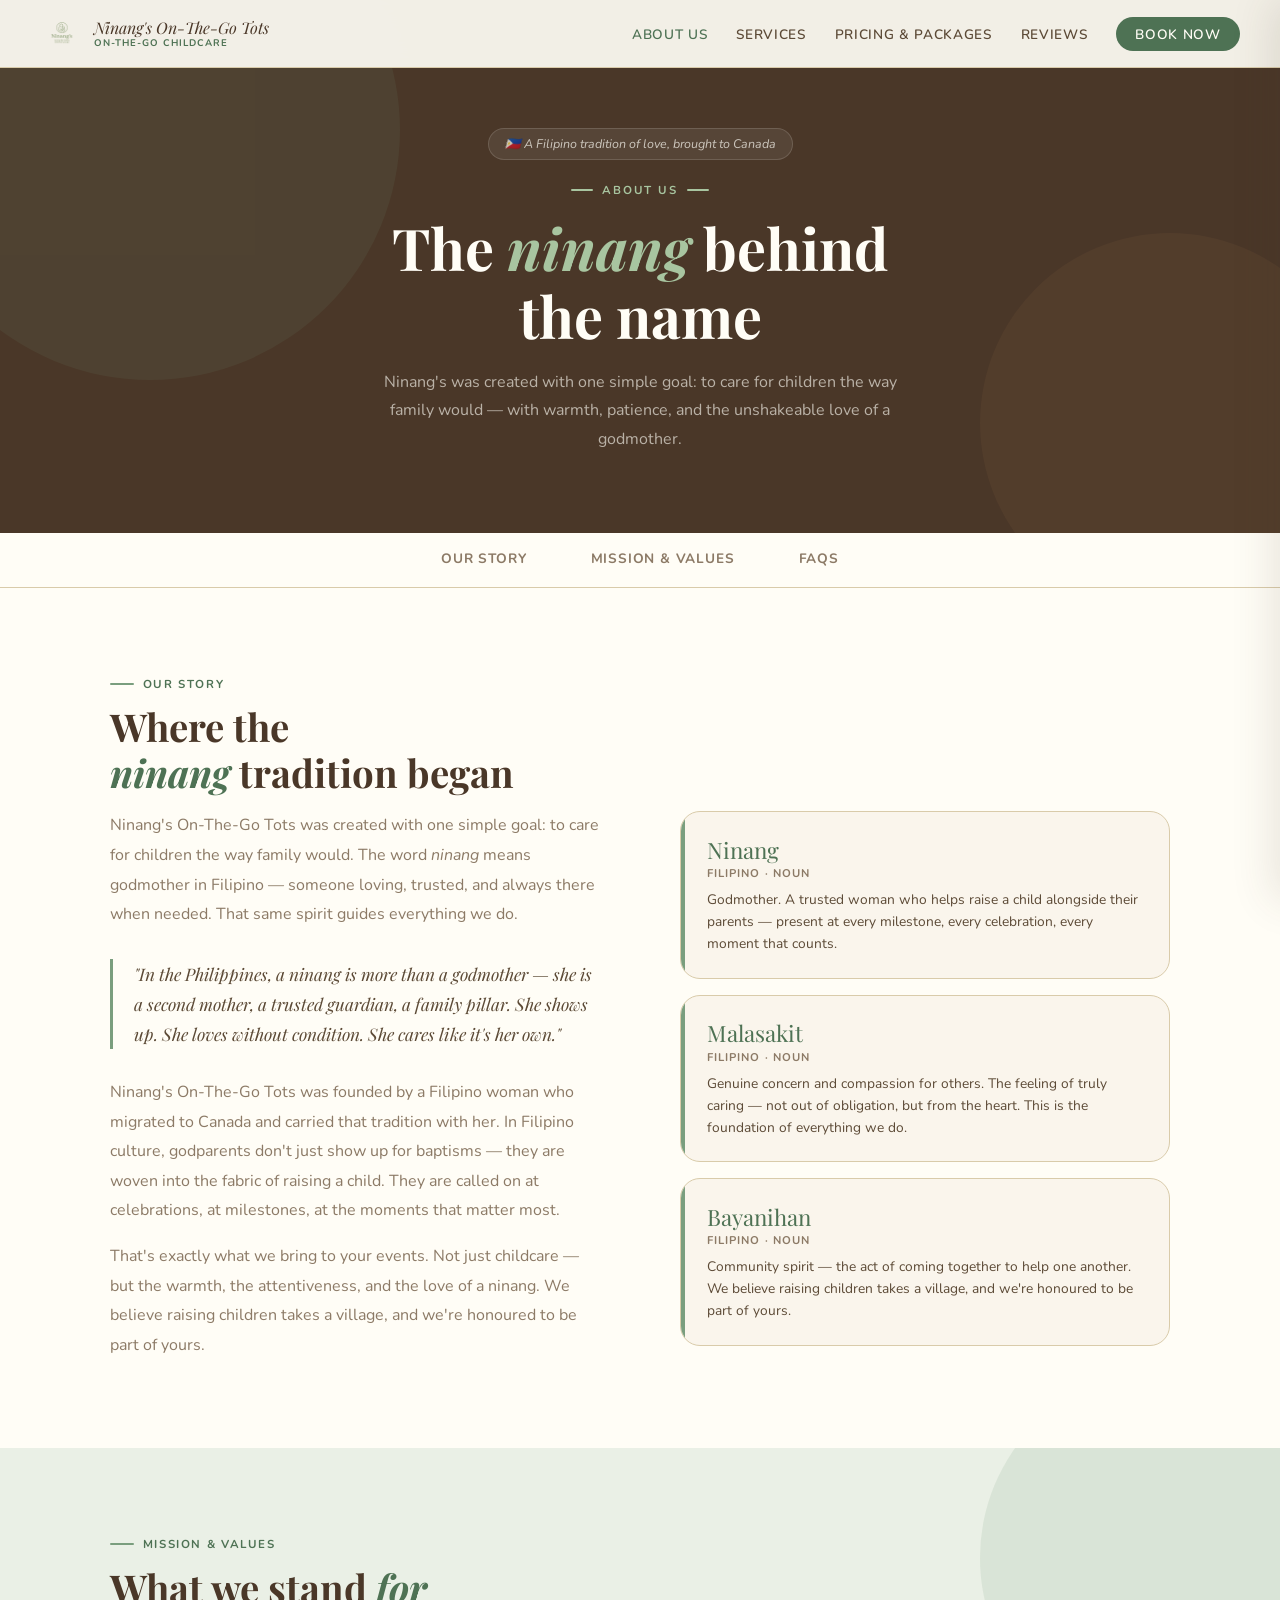
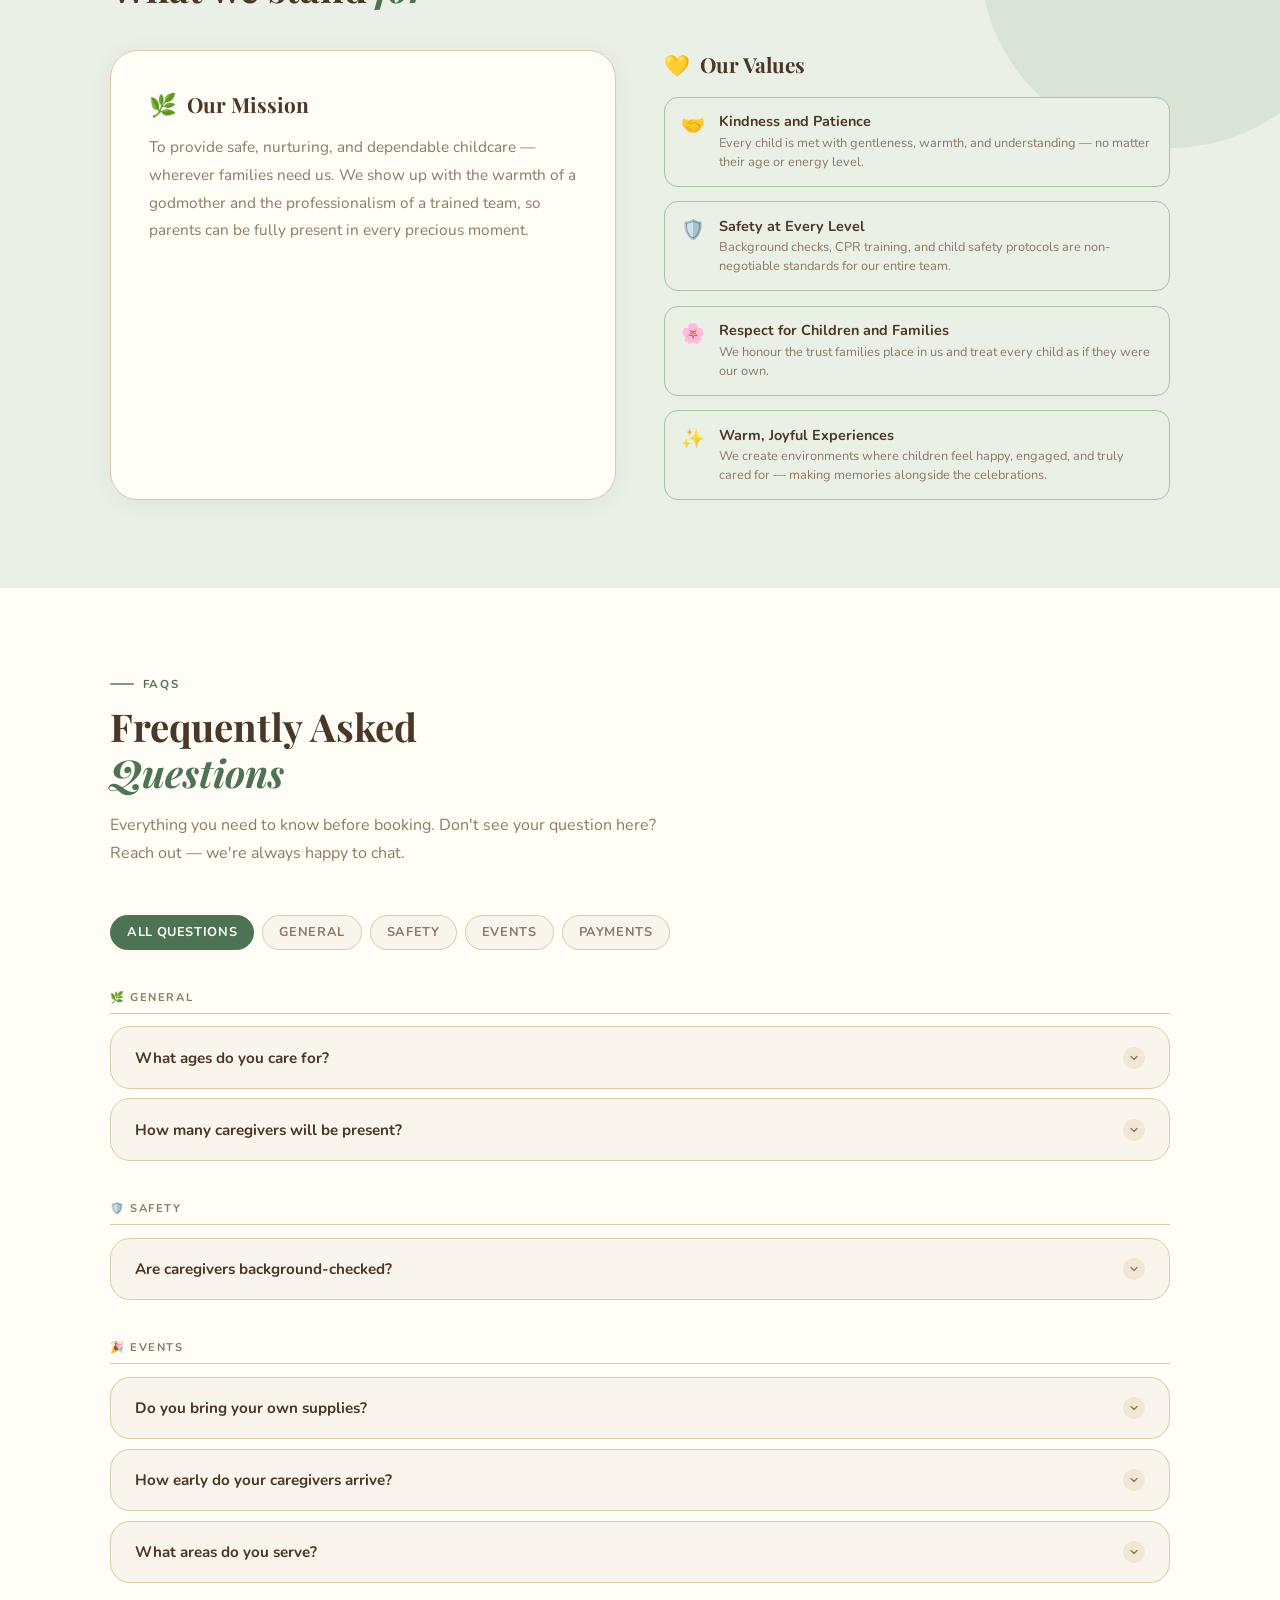
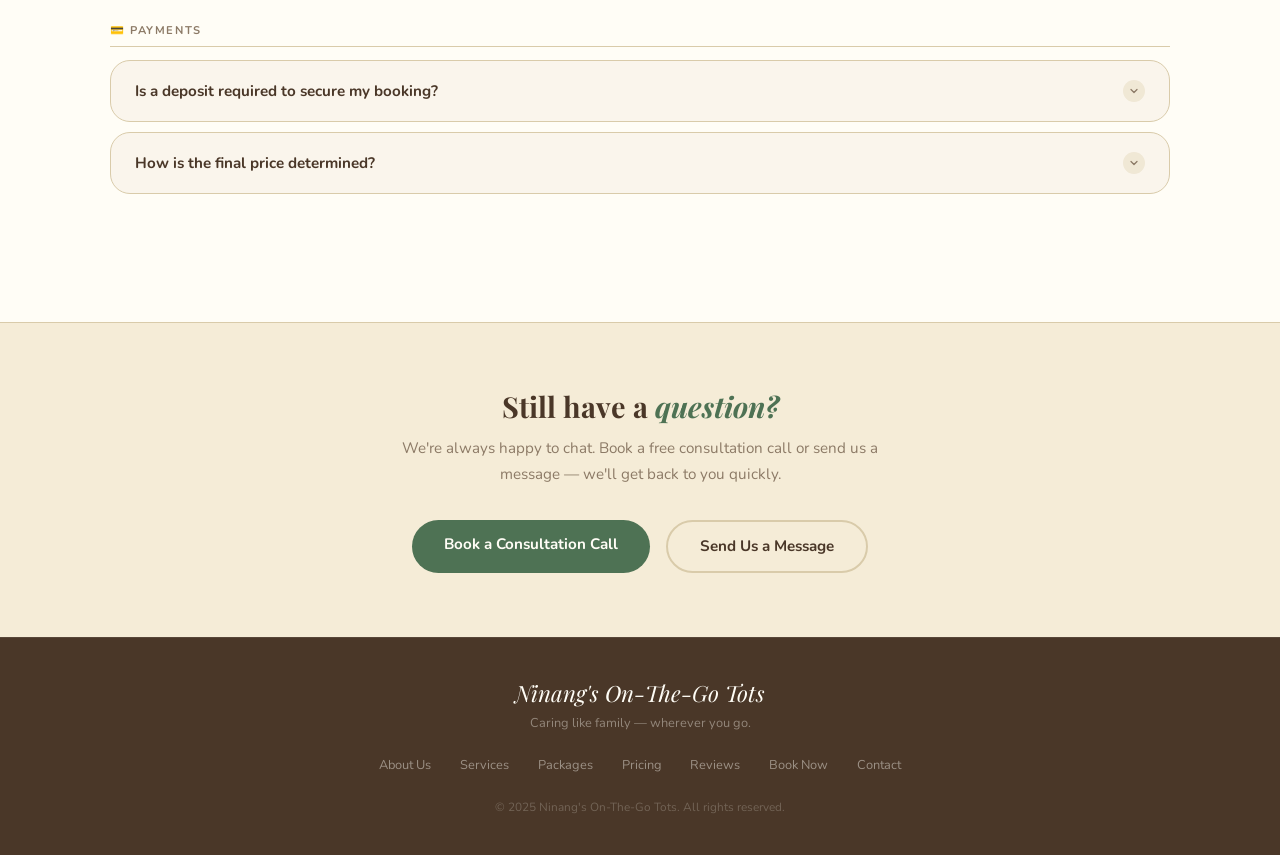
==== commit 116fa81a: "Add files via upload" ====
--- a/about.html
+++ b/about.html
@@ -829,8 +829,8 @@
     <ul class="nav-links">
       <li><a href="about.html" class="active">About Us</a></li>
       <li><a href="index.html#offer">Services</a></li>
-      <li><a href="packages.html">Packages</a></li>
-      <li><a href="pricing.html">Pricing</a></li>
+      <!--<li><a href="packages.html">Packages</a></li> -->
+      <li><a href="pricing.html">Pricing & Packages</a></li>
       <li><a href="reviews.html">Reviews</a></li>
       <li><a href="booking.html" class="nav-cta">Book Now</a></li>
     </ul>
@@ -841,8 +841,8 @@
     <ul>
       <li><a href="about.html"        class="drawer-link">About Us</a></li>
       <li><a href="index.html#offer"  class="drawer-link">Services</a></li>
-      <li><a href="packages.html"     class="drawer-link">Packages</a></li>
-      <li><a href="pricing.html"      class="drawer-link">Pricing</a></li>
+     <!-- <li><a href="packages.html"     class="drawer-link">Packages</a></li> -->
+      <li><a href="pricing.html"      class="drawer-link">Pricing & Packages</a></li>
       <li><a href="reviews.html"      class="drawer-link">Reviews</a></li>
       <li><a href="booking.html"      class="drawer-link drawer-cta">Book Now</a></li>
     </ul>
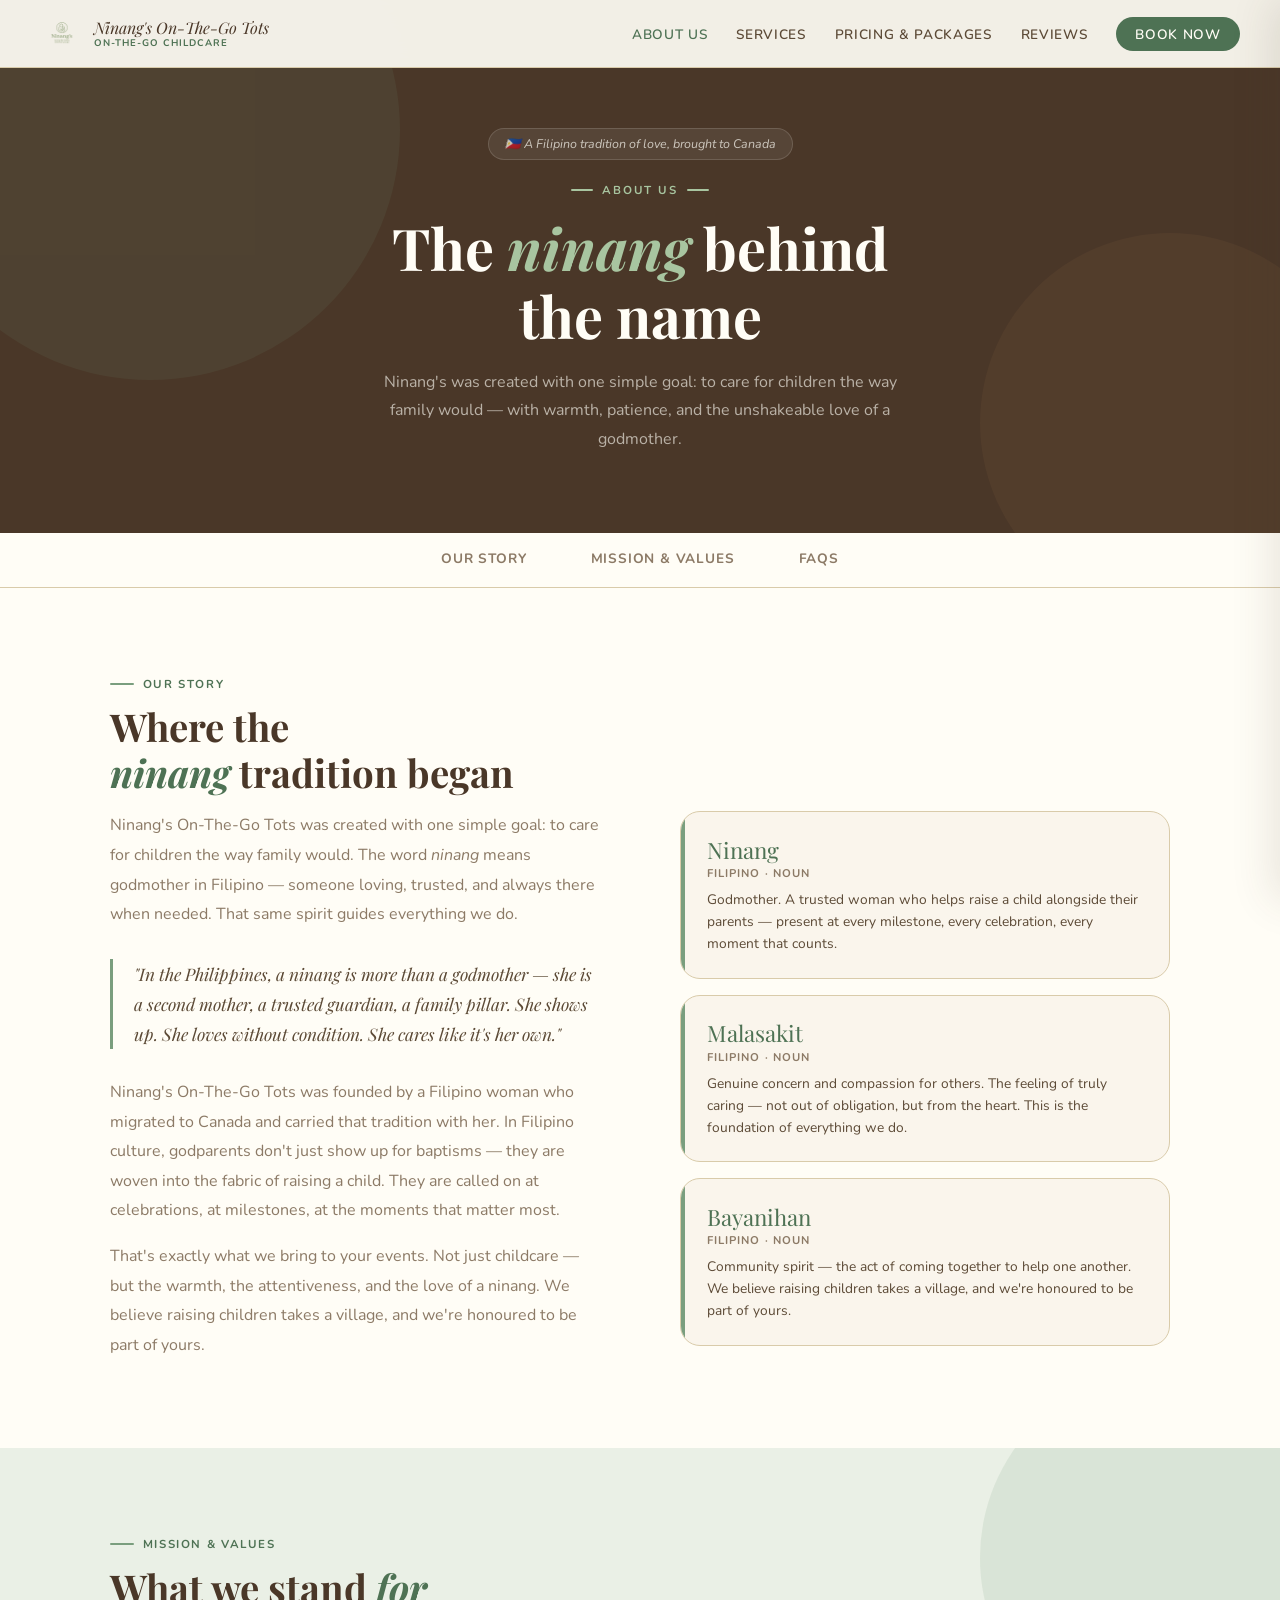
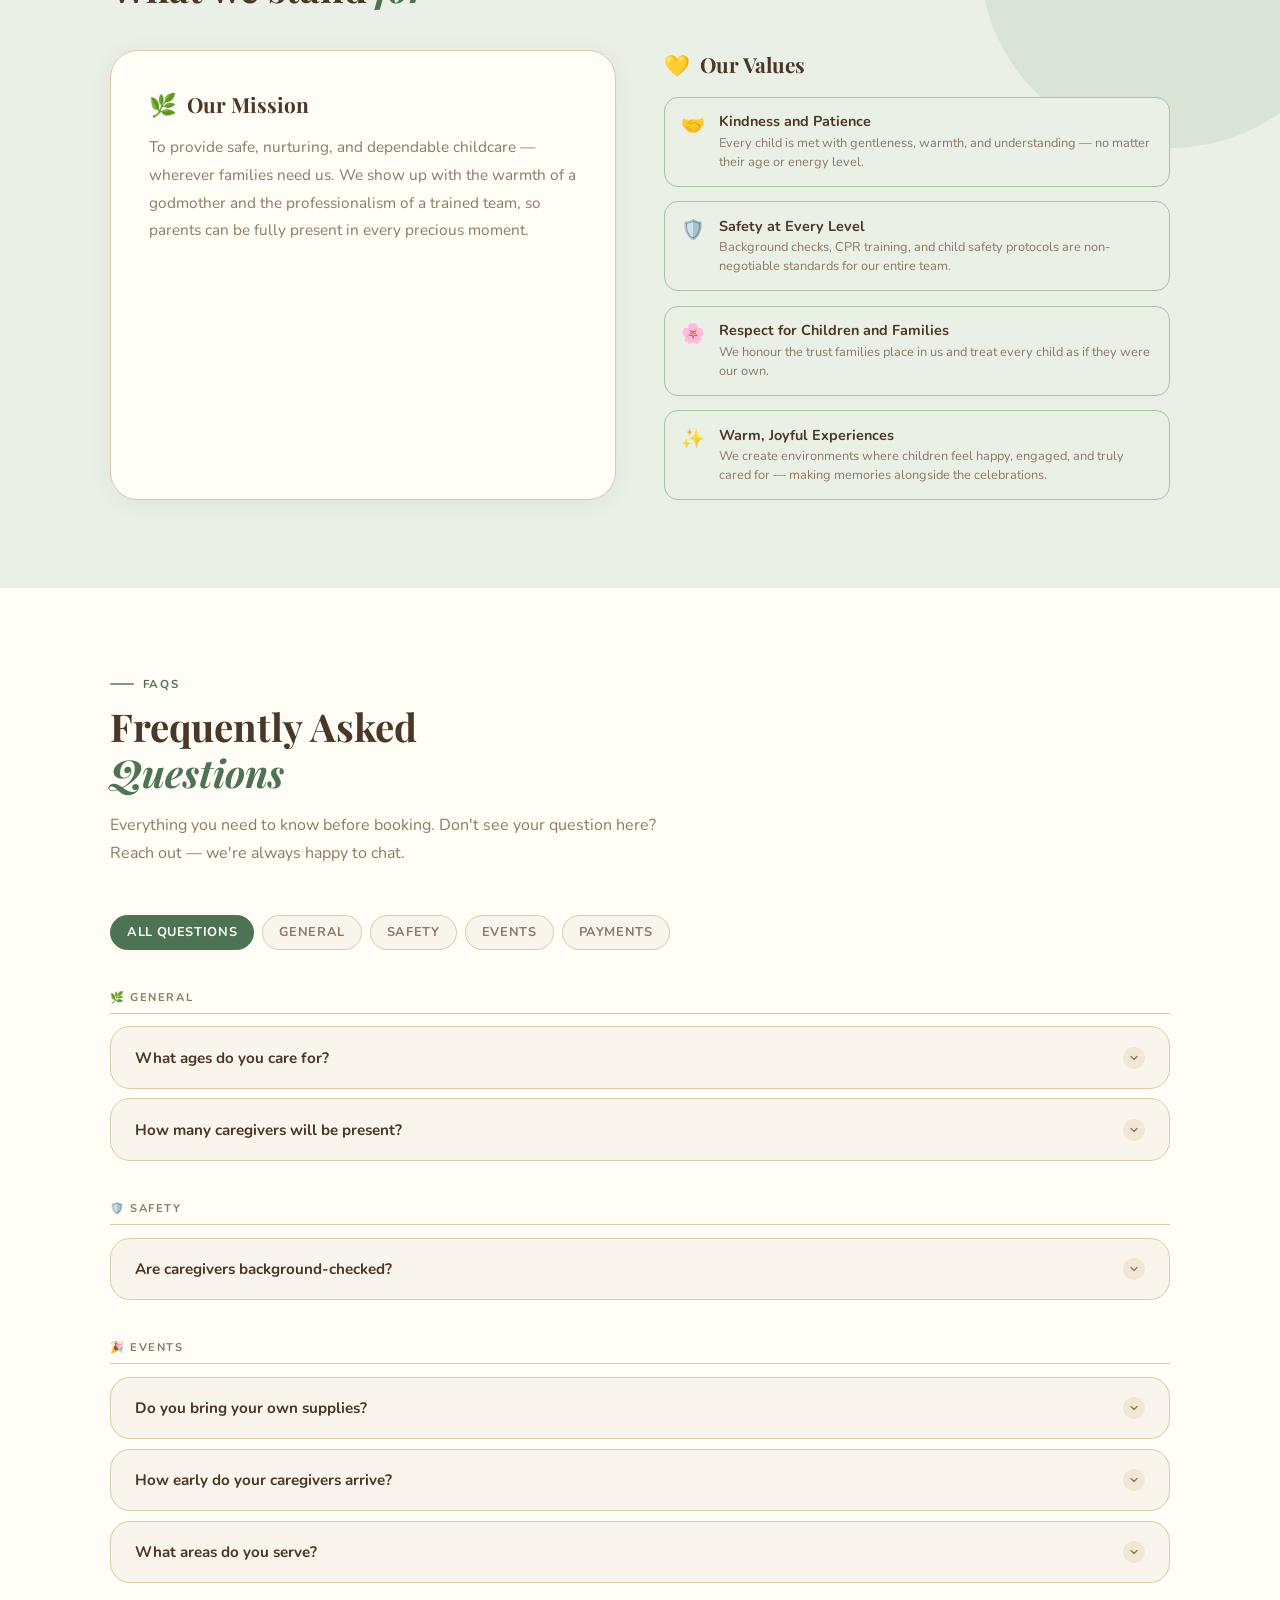
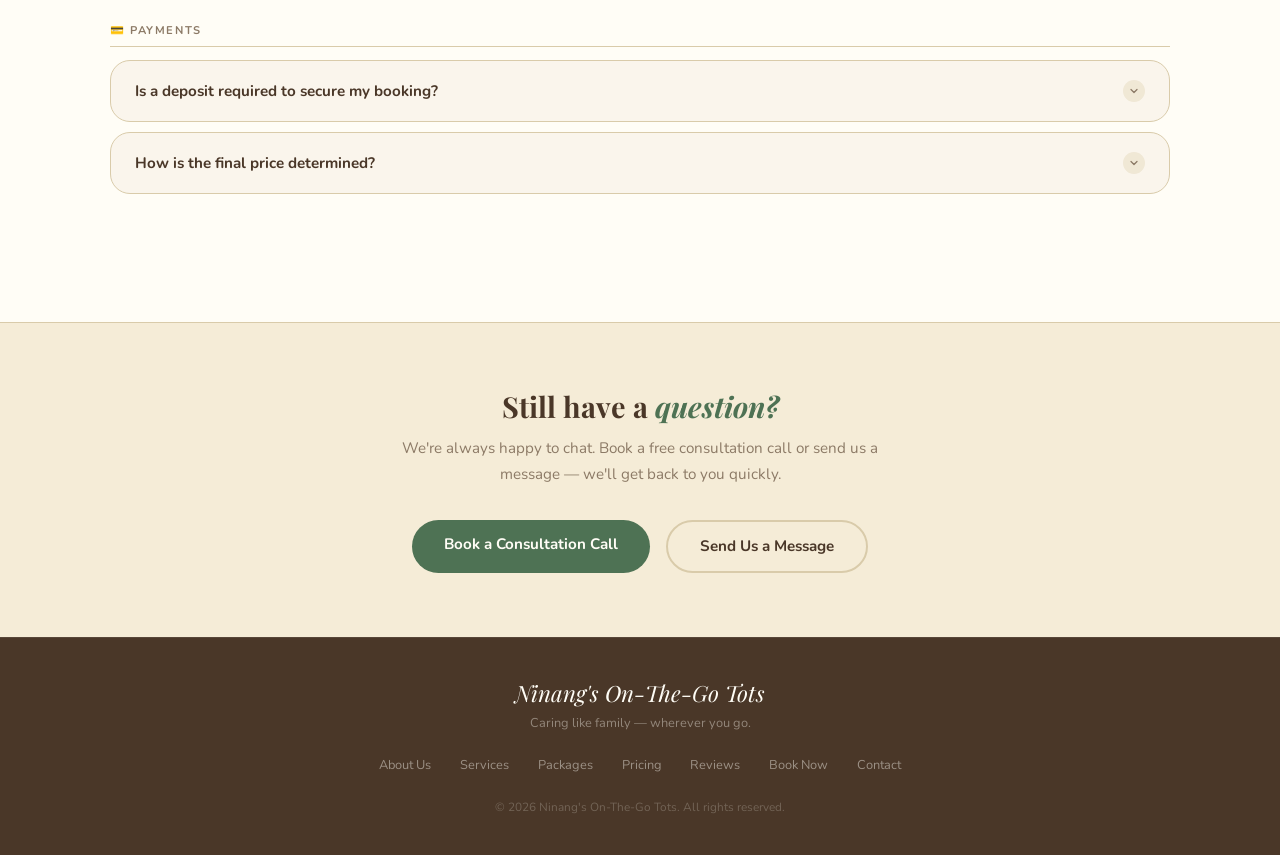
==== commit a432842e: "Add files via upload" ====
--- a/about.html
+++ b/about.html
@@ -1187,7 +1187,7 @@
       <li><a href="booking.html">Book Now</a></li>
       <li><a href="mailto:hello@ninangschildcare.com">Contact</a></li>
     </ul>
-    <p class="footer-copy">© 2025 Ninang's On-The-Go Tots. All rights reserved.</p>
+    <p class="footer-copy">© 2026 Ninang's On-The-Go Tots. All rights reserved.</p>
   </footer>
 
 
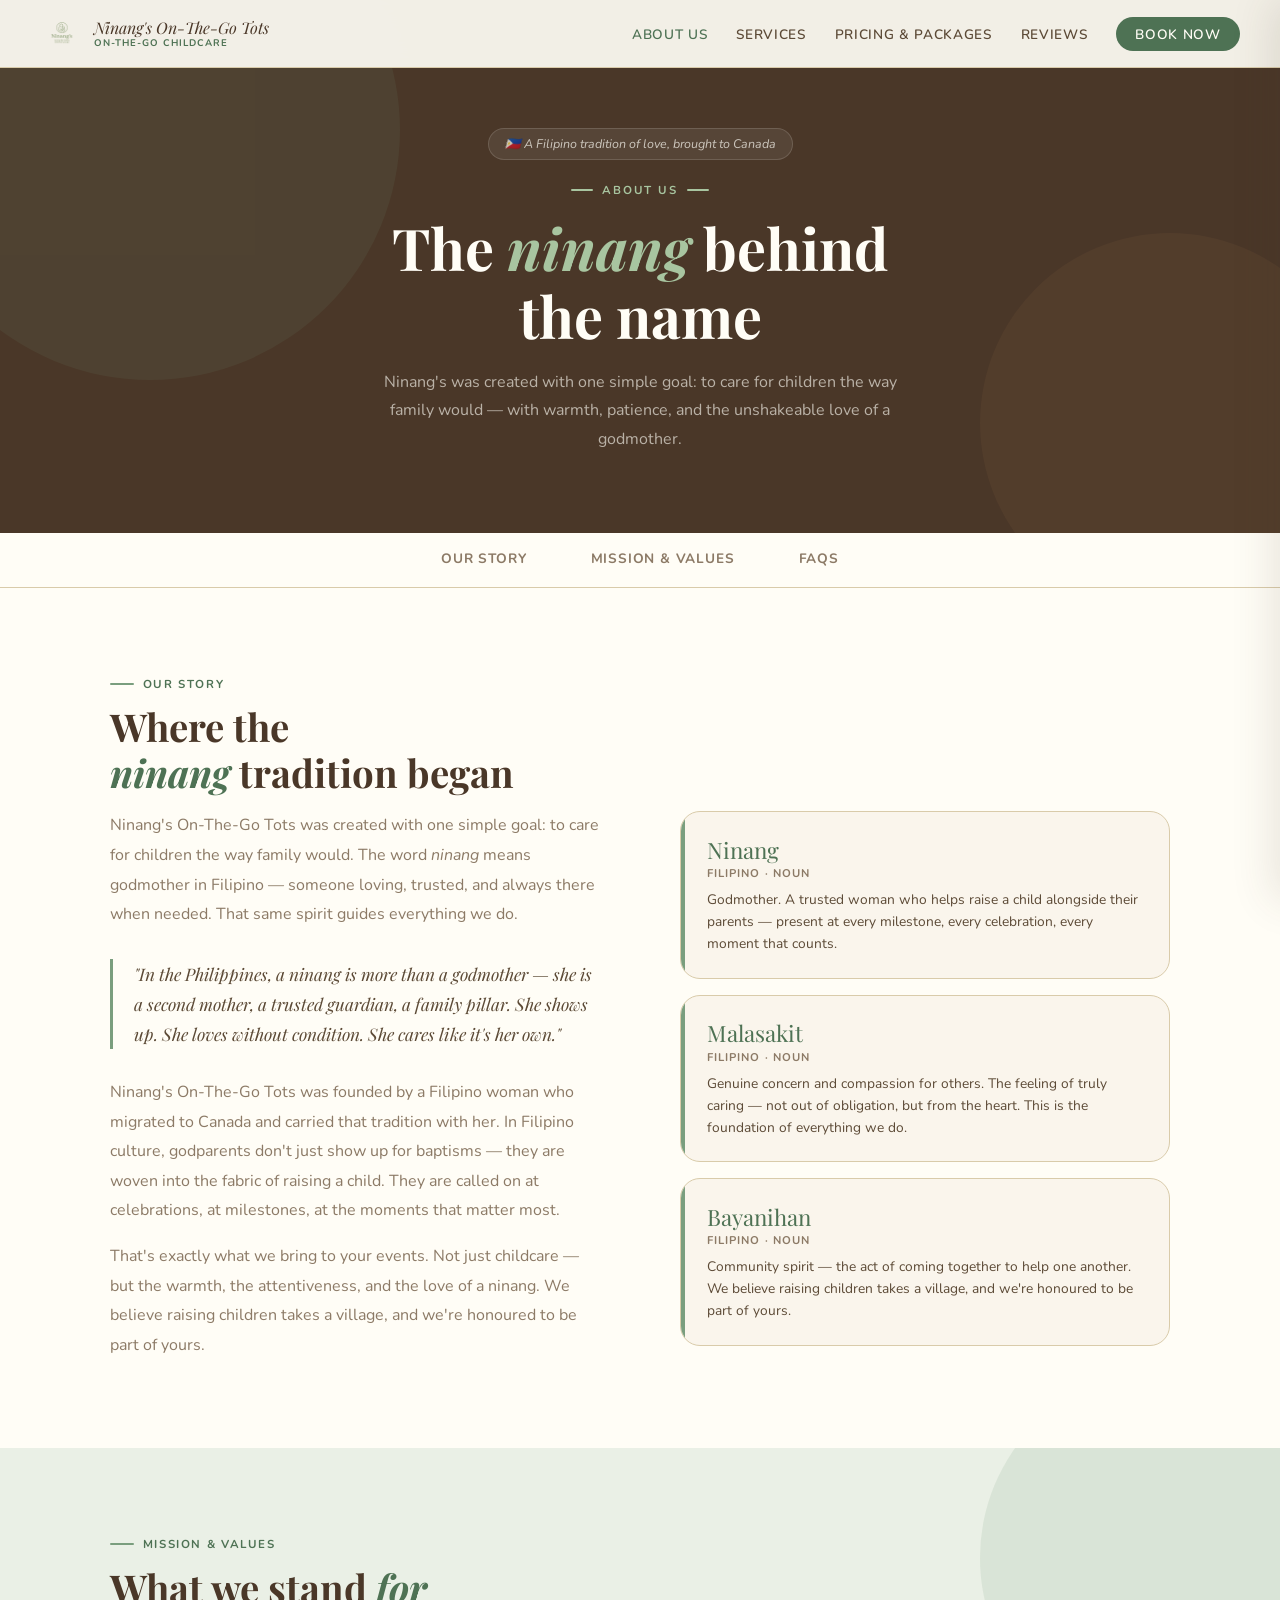
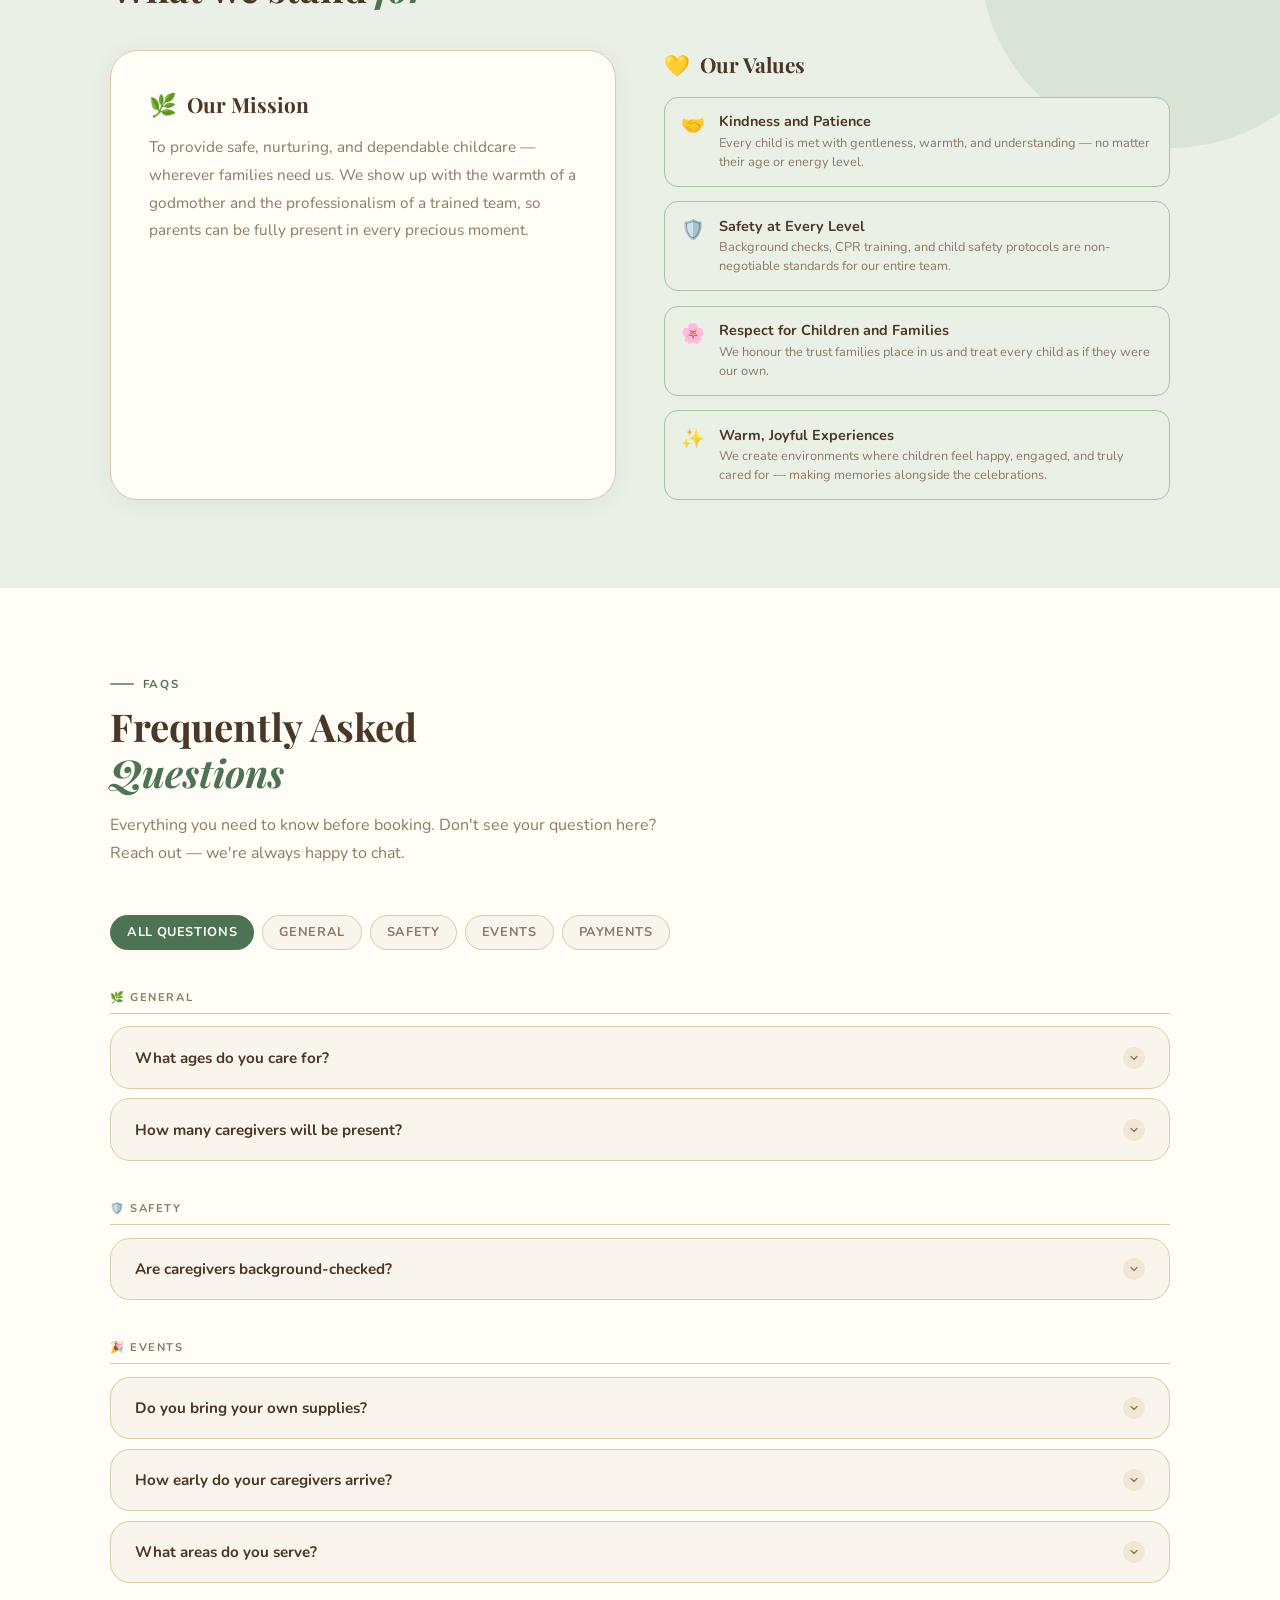
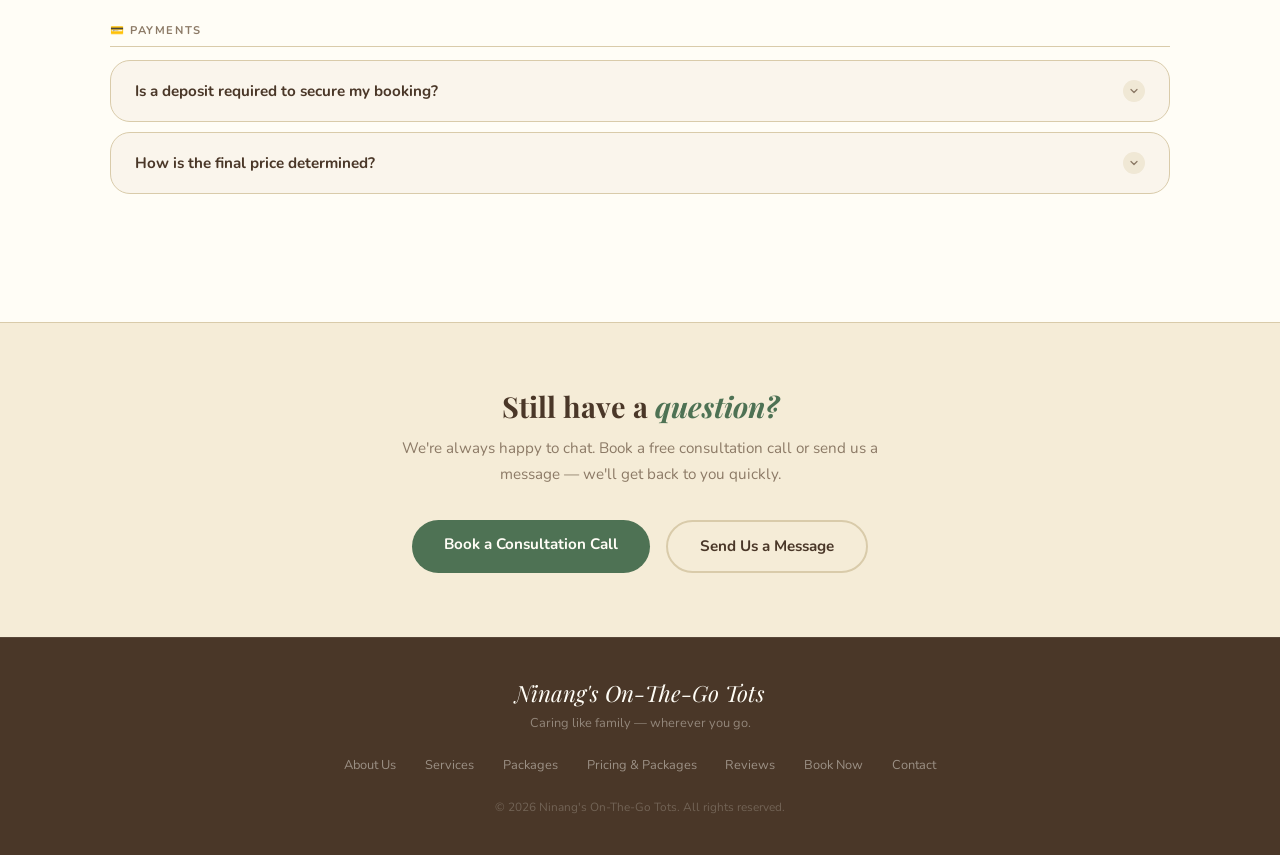
==== commit 8ecd884c: "Add files via upload" ====
--- a/about.html
+++ b/about.html
@@ -1182,7 +1182,7 @@
       <li><a href="about.html">About Us</a></li>
       <li><a href="index.html#offer">Services</a></li>
       <li><a href="packages.html">Packages</a></li>
-      <li><a href="pricing.html">Pricing</a></li>
+      <li><a href="pricing.html">Pricing & Packages</a></li>
       <li><a href="reviews.html">Reviews</a></li>
       <li><a href="booking.html">Book Now</a></li>
       <li><a href="mailto:hello@ninangschildcare.com">Contact</a></li>
